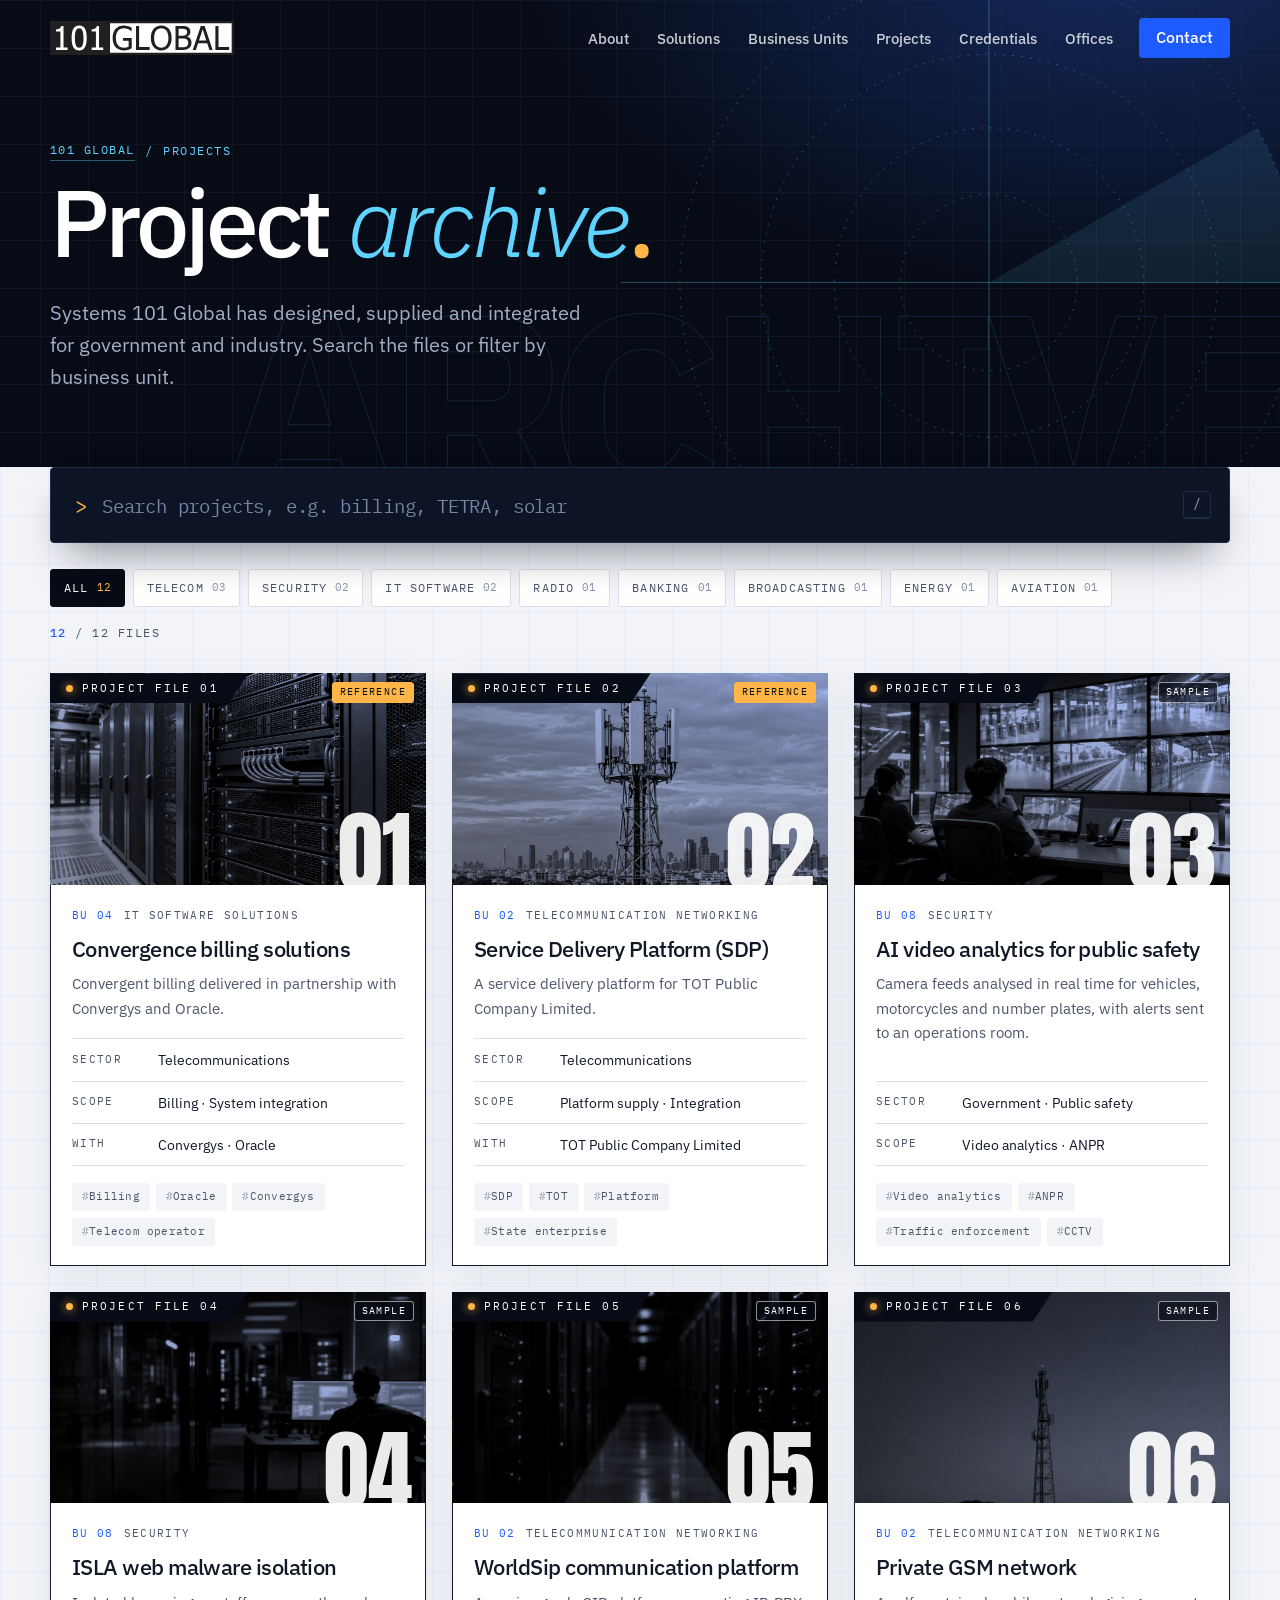
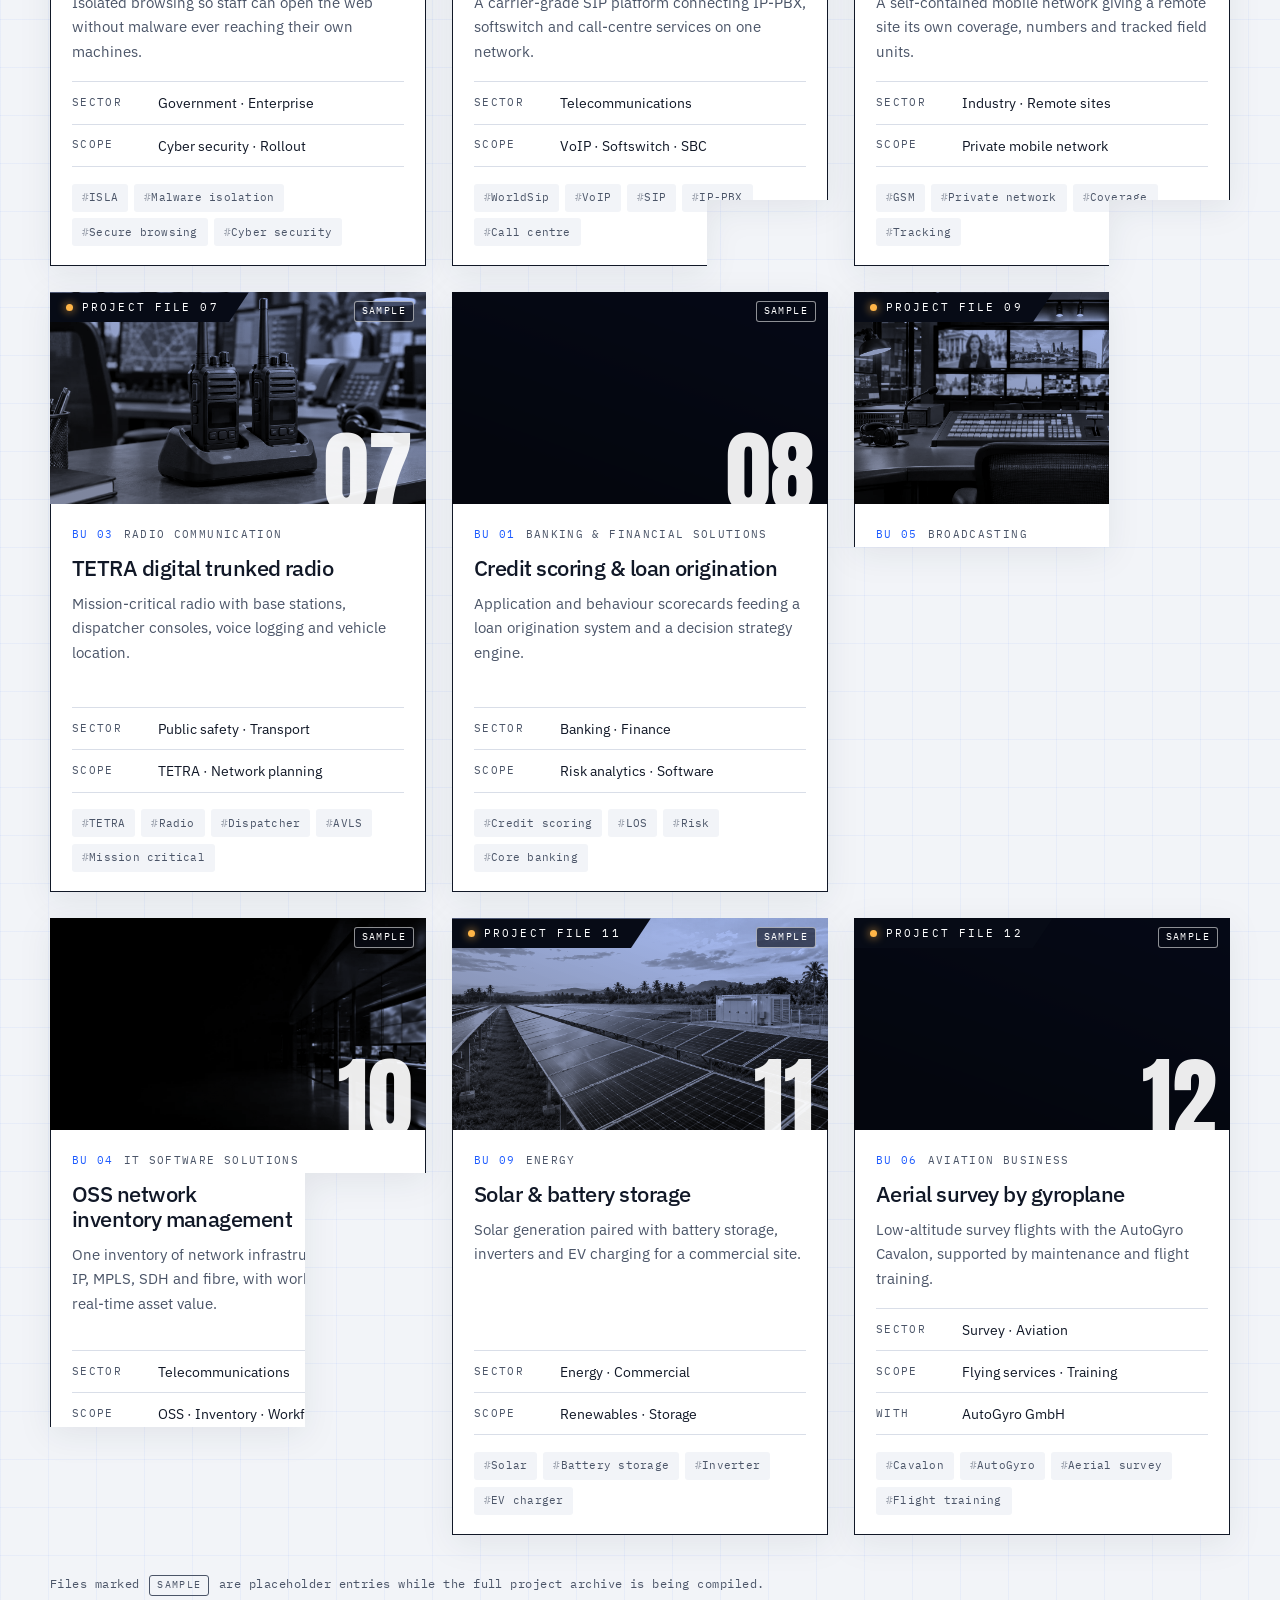
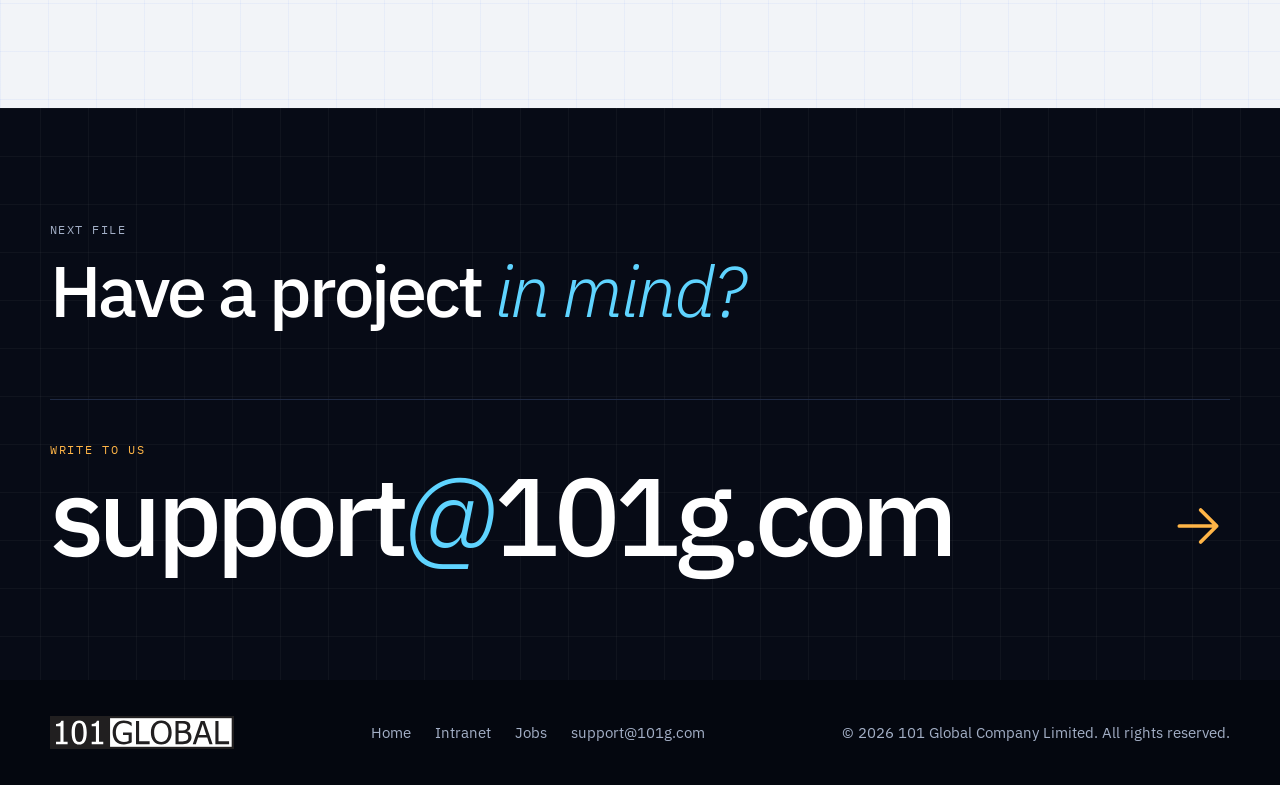
==== projects.html @ 38694107 "Add searchable Projects page with placeholder project files, linked from the home page Co-Authored-B" ====
<!DOCTYPE html>
<html lang="en">
<head>
  <meta charset="UTF-8">
  <meta name="viewport" content="width=device-width, initial-scale=1.0">

  <!-- PREVIEW ONLY: stops Google indexing the site before the owner approves it.
       DELETE this line on launch day (same as the home page). -->
  <meta name="robots" content="noindex, nofollow">

  <title>Projects | 101 Global</title>
  <meta name="description" content="Selected projects delivered by 101 Global Company Limited across telecommunications, security, software, radio, banking, broadcasting, energy and aviation.">
  <link rel="canonical" href="https://www.101g.com/projects.html">
  <link rel="icon" href="images/favicon.svg" type="image/svg+xml">
  <meta name="theme-color" content="#0a0f1c">

  <meta property="og:type" content="website">
  <meta property="og:title" content="Projects | 101 Global">
  <meta property="og:description" content="Selected projects delivered by 101 Global for government and industry.">
  <meta property="og:url" content="https://www.101g.com/projects.html">

  <!-- Fonts: IBM Plex has a matching Thai version (IBM Plex Sans Thai) if we add Thai later -->
  <link rel="preconnect" href="https://fonts.googleapis.com">
  <link rel="preconnect" href="https://fonts.gstatic.com" crossorigin>
  <link href="https://fonts.googleapis.com/css2?family=Anton&family=IBM+Plex+Mono:wght@400;500&family=IBM+Plex+Sans:ital,wght@0,300;0,400;0,500;0,600;0,700;1,300;1,400&display=swap" rel="stylesheet">

  <link rel="stylesheet" href="css/styles.css?v=202611191842">
  <link rel="stylesheet" href="css/projects.css?v=202611191842">
  <script>document.documentElement.classList.add('js');</script>
</head>
<body class="projects-page">
  <a class="skip-link" href="#main">Skip to content</a>

  <!-- Icon sprite: each <symbol> is drawn once here and reused with <use href="#id"> -->
  <svg width="0" height="0" style="position:absolute" aria-hidden="true">
    <defs>
      <symbol id="i-bank" viewBox="0 0 24 24"><path d="M3 10 12 4l9 6M5 10v8M9.5 10v8M14.5 10v8M19 10v8M3 20h18"/></symbol>
      <symbol id="i-network" viewBox="0 0 24 24"><circle cx="12" cy="5" r="2"/><circle cx="5" cy="19" r="2"/><circle cx="19" cy="19" r="2"/><path d="M12 7v5M12 12l-5.5 5.5M12 12l5.5 5.5"/></symbol>
      <symbol id="i-radio" viewBox="0 0 24 24"><path d="M12 12v9M8 21h8"/><circle cx="12" cy="10" r="2"/><path d="M8.5 6.5a5 5 0 0 0 0 7M15.5 6.5a5 5 0 0 1 0 7M5.5 3.5a9 9 0 0 0 0 13M18.5 3.5a9 9 0 0 1 0 13"/></symbol>
      <symbol id="i-code" viewBox="0 0 24 24"><rect x="3" y="4" width="18" height="16" rx="2"/><path d="m9 10-2 2 2 2M15 10l2 2-2 2M13 9l-2 6"/></symbol>
      <symbol id="i-broadcast" viewBox="0 0 24 24"><rect x="3" y="7" width="18" height="12" rx="2"/><path d="m8 3 4 4 4-4M7 21h10"/></symbol>
      <symbol id="i-plane" viewBox="0 0 24 24"><path d="M3 12h18M12 12V7M6 7h12M12 12l-3 7M12 12l3 7"/><circle cx="12" cy="12" r="1.5"/></symbol>
      <symbol id="i-health" viewBox="0 0 24 24"><path d="M12 20s-7-4.4-7-10a4 4 0 0 1 7-2.6A4 4 0 0 1 19 10c0 5.6-7 10-7 10Z"/><path d="M9 11h6M12 8v6"/></symbol>
      <symbol id="i-shield" viewBox="0 0 24 24"><path d="M12 3 5 6v5c0 4.5 3 8.3 7 10 4-1.7 7-5.5 7-10V6l-7-3Z"/><path d="m9 12 2 2 4-4"/></symbol>
      <symbol id="i-energy" viewBox="0 0 24 24"><path d="M13 3 5 14h6l-1 7 8-11h-6l1-7Z"/></symbol>
      <symbol id="i-arrow" viewBox="0 0 24 24"><path d="M5 12h14M13 6l6 6-6 6"/></symbol>
      <symbol id="i-close" viewBox="0 0 24 24"><path d="M6 6l12 12M18 6 6 18"/></symbol>
      <symbol id="i-mail" viewBox="0 0 24 24"><rect x="3" y="5" width="18" height="14" rx="2"/><path d="m3 7 9 6 9-6"/></symbol>
      <symbol id="i-phone" viewBox="0 0 24 24"><path d="M5 4h4l2 5-2.5 1.5a11 11 0 0 0 5 5L15 13l5 2v4a2 2 0 0 1-2 2A16 16 0 0 1 3 6a2 2 0 0 1 2-2"/></symbol>
      <symbol id="i-pin" viewBox="0 0 24 24"><path d="M12 21s-7-6.1-7-11.5A7 7 0 0 1 19 9.5C19 14.9 12 21 12 21Z"/><circle cx="12" cy="9.5" r="2.5"/></symbol>
      <symbol id="i-badge" viewBox="0 0 24 24"><circle cx="12" cy="9" r="6"/><path d="m8.5 14-1.5 7 5-3 5 3-1.5-7"/></symbol>
    </defs>
  </svg>

  <!-- ===================== HEADER ===================== -->
  <header class="site-header" id="top">
    <div class="container header-inner">
      <a href="index.html" class="logo" aria-label="101 Global, home">
        <img src="images/logo.svg" alt="101 Global" width="574" height="105">
      </a>

      <button class="nav-toggle" aria-expanded="false" aria-controls="site-nav">
        <span class="nav-toggle-bar"></span>
        <span class="visually-hidden">Menu</span>
      </button>

      <nav id="site-nav" class="site-nav" aria-label="Main">
        <ul>
          <li><a href="index.html#about">About</a></li>
          <li><a href="index.html#solutions">Solutions</a></li>
          <li><a href="index.html#units">Business Units</a></li>
          <li><a href="projects.html" class="is-active" aria-current="page">Projects</a></li>
          <li><a href="index.html#credentials">Credentials</a></li>
          <li><a href="index.html#offices">Offices</a></li>
          <li><a href="index.html#contact" class="btn btn-small">Contact</a></li>
        </ul>
      </nav>
    </div>
  </header>

  <main id="main">

    <!-- ===================== HERO ===================== -->
    <section class="pj-hero grid-bg" aria-labelledby="pj-title">
      <span class="ghost pj-ghost" aria-hidden="true">Archive</span>
      <svg class="pj-rings" viewBox="-500 -500 1000 1000" aria-hidden="true" focusable="false">
        <circle r="120"/><circle r="210"/><circle r="310"/><circle r="420"/>
        <line x1="-500" y1="0" x2="500" y2="0"/><line x1="0" y1="-500" x2="0" y2="500"/>
        <path class="pj-sweep" d="M0 0 L420 0 A420 420 0 0 0 364 -210 Z"/>
        <circle class="pj-blip b1" cx="150" cy="-118" r="5"/><circle class="pj-blip b2" cx="-232" cy="64" r="5"/><circle class="pj-blip b3" cx="70" cy="262" r="5"/><circle class="pj-blip b4" cx="-96" cy="-318" r="5"/>
      </svg>
      <div class="container pj-hero-inner">
        <p class="eyebrow"><a class="pj-back" href="index.html">101 Global</a> <span aria-hidden="true">/</span> Projects</p>
        <h1 id="pj-title">Project <em>archive</em><i class="dot">.</i></h1>
        <p class="hero-lead">Systems 101 Global has designed, supplied and integrated for government and industry. Search the files or filter by business unit.</p>
      </div>
    </section>

    <!-- ===================== SEARCH + GRID ===================== -->
    <section class="pj-section" aria-label="Project files">
      <div class="container">

        <!-- Search console. JS filters the cards below as you type; without JS every card simply stays visible. -->
        <form class="pj-console" role="search" action="projects.html" method="get">
          <label class="visually-hidden" for="pj-q">Search projects</label>
          <span class="pj-prompt" aria-hidden="true">&gt;</span>
          <input id="pj-q" name="q" type="search" autocomplete="off" spellcheck="false" enterkeyhint="search"
                 placeholder="Search projects, e.g. billing, TETRA, solar">
          <kbd class="pj-kbd" aria-hidden="true">/</kbd>
          <button type="button" class="pj-clear" hidden aria-label="Clear search"><svg class="icon" aria-hidden="true"><use href="#i-close"/></svg></button>
        </form>

        <div class="pj-bar">
          <div class="pj-chips" role="group" aria-label="Filter by business unit">
            <button type="button" class="pj-chip" data-unit="all" aria-pressed="true">All<span class="pj-chip-n" aria-hidden="true"></span></button>
            <button type="button" class="pj-chip" data-unit="telecom" aria-pressed="false">Telecom<span class="pj-chip-n" aria-hidden="true"></span></button>
            <button type="button" class="pj-chip" data-unit="security" aria-pressed="false">Security<span class="pj-chip-n" aria-hidden="true"></span></button>
            <button type="button" class="pj-chip" data-unit="it" aria-pressed="false">IT Software<span class="pj-chip-n" aria-hidden="true"></span></button>
            <button type="button" class="pj-chip" data-unit="radio" aria-pressed="false">Radio<span class="pj-chip-n" aria-hidden="true"></span></button>
            <button type="button" class="pj-chip" data-unit="banking" aria-pressed="false">Banking<span class="pj-chip-n" aria-hidden="true"></span></button>
            <button type="button" class="pj-chip" data-unit="broadcast" aria-pressed="false">Broadcasting<span class="pj-chip-n" aria-hidden="true"></span></button>
            <button type="button" class="pj-chip" data-unit="energy" aria-pressed="false">Energy<span class="pj-chip-n" aria-hidden="true"></span></button>
            <button type="button" class="pj-chip" data-unit="aviation" aria-pressed="false">Aviation<span class="pj-chip-n" aria-hidden="true"></span></button>
          </div>
          <p class="pj-count" role="status" aria-live="polite"><b id="pj-shown">12</b> / 12 files</p>
        </div>

        <!-- ===== Project files. Copy one <li class="pj-card"> block to add a project. =====
             PLACEHOLDERS: cards tagged "Sample" are stand-ins written from the solutions and business
             units on the home page. Only the two tagged "Reference" are real project references.
             Replace the samples with real projects before launch. -->
        <ol class="pj-grid" id="pj-grid">
          <li class="pj-card" data-unit="it" style="--i:0">
            <article>
              <div class="pj-media">
                <img src="images/bu-4.webp" alt="" width="1280" height="720" loading="eager" decoding="async">
                <span class="pj-file">Project file 01</span>
                <span class="pj-status is-ref">Reference</span>
                <span class="pj-num" aria-hidden="true">01</span>
              </div>
              <div class="pj-body">
                <p class="pj-unit"><span>BU 04</span> <span data-hl>IT Software Solutions</span></p>
                <h2 data-hl>Convergence billing solutions</h2>
                <p class="pj-sum" data-hl>Convergent billing delivered in partnership with Convergys and Oracle.</p>
                <dl class="pj-meta">
                  <div><dt>Sector</dt><dd data-hl>Telecommunications</dd></div>
                  <div><dt>Scope</dt><dd data-hl>Billing · System integration</dd></div>
                  <div><dt>With</dt><dd data-hl>Convergys · Oracle</dd></div>
                </dl>
                <ul class="pj-tags" role="list"><li><button type="button" class="pj-tag" data-tag="Billing">Billing</button></li><li><button type="button" class="pj-tag" data-tag="Oracle">Oracle</button></li><li><button type="button" class="pj-tag" data-tag="Convergys">Convergys</button></li><li><button type="button" class="pj-tag" data-tag="Telecom operator">Telecom operator</button></li></ul>
              </div>
            </article>
          </li>
          <li class="pj-card" data-unit="telecom" style="--i:1">
            <article>
              <div class="pj-media">
                <img src="images/bu-2.webp" alt="" width="1280" height="720" loading="eager" decoding="async">
                <span class="pj-file">Project file 02</span>
                <span class="pj-status is-ref">Reference</span>
                <span class="pj-num" aria-hidden="true">02</span>
              </div>
              <div class="pj-body">
                <p class="pj-unit"><span>BU 02</span> <span data-hl>Telecommunication Networking</span></p>
                <h2 data-hl>Service Delivery Platform (SDP)</h2>
                <p class="pj-sum" data-hl>A service delivery platform for TOT Public Company Limited.</p>
                <dl class="pj-meta">
                  <div><dt>Sector</dt><dd data-hl>Telecommunications</dd></div>
                  <div><dt>Scope</dt><dd data-hl>Platform supply · Integration</dd></div>
                  <div><dt>With</dt><dd data-hl>TOT Public Company Limited</dd></div>
                </dl>
                <ul class="pj-tags" role="list"><li><button type="button" class="pj-tag" data-tag="SDP">SDP</button></li><li><button type="button" class="pj-tag" data-tag="TOT">TOT</button></li><li><button type="button" class="pj-tag" data-tag="Platform">Platform</button></li><li><button type="button" class="pj-tag" data-tag="State enterprise">State enterprise</button></li></ul>
              </div>
            </article>
          </li>
          <li class="pj-card" data-unit="security" style="--i:2">
            <article>
              <div class="pj-media">
                <img src="images/bu-8.webp" alt="" width="1280" height="720" loading="eager" decoding="async">
                <span class="pj-file">Project file 03</span>
                <span class="pj-status">Sample</span>
                <span class="pj-num" aria-hidden="true">03</span>
              </div>
              <div class="pj-body">
                <p class="pj-unit"><span>BU 08</span> <span data-hl>Security</span></p>
                <h2 data-hl>AI video analytics for public safety</h2>
                <p class="pj-sum" data-hl>Camera feeds analysed in real time for vehicles, motorcycles and number plates, with alerts sent to an operations room.</p>
                <dl class="pj-meta">
                  <div><dt>Sector</dt><dd data-hl>Government · Public safety</dd></div>
                  <div><dt>Scope</dt><dd data-hl>Video analytics · ANPR</dd></div>
                  
                </dl>
                <ul class="pj-tags" role="list"><li><button type="button" class="pj-tag" data-tag="Video analytics">Video analytics</button></li><li><button type="button" class="pj-tag" data-tag="ANPR">ANPR</button></li><li><button type="button" class="pj-tag" data-tag="Traffic enforcement">Traffic enforcement</button></li><li><button type="button" class="pj-tag" data-tag="CCTV">CCTV</button></li></ul>
              </div>
            </article>
          </li>
          <li class="pj-card" data-unit="security" style="--i:3">
            <article>
              <div class="pj-media">
                <img src="images/isla-room.jpg" alt="" width="1280" height="720" loading="lazy" decoding="async">
                <span class="pj-file">Project file 04</span>
                <span class="pj-status">Sample</span>
                <span class="pj-num" aria-hidden="true">04</span>
              </div>
              <div class="pj-body">
                <p class="pj-unit"><span>BU 08</span> <span data-hl>Security</span></p>
                <h2 data-hl>ISLA web malware isolation</h2>
                <p class="pj-sum" data-hl>Isolated browsing so staff can open the web without malware ever reaching their own machines.</p>
                <dl class="pj-meta">
                  <div><dt>Sector</dt><dd data-hl>Government · Enterprise</dd></div>
                  <div><dt>Scope</dt><dd data-hl>Cyber security · Rollout</dd></div>
                  
                </dl>
                <ul class="pj-tags" role="list"><li><button type="button" class="pj-tag" data-tag="ISLA">ISLA</button></li><li><button type="button" class="pj-tag" data-tag="Malware isolation">Malware isolation</button></li><li><button type="button" class="pj-tag" data-tag="Secure browsing">Secure browsing</button></li><li><button type="button" class="pj-tag" data-tag="Cyber security">Cyber security</button></li></ul>
              </div>
            </article>
          </li>
          <li class="pj-card" data-unit="telecom" style="--i:4">
            <article>
              <div class="pj-media">
                <img src="images/worldsip-aisle.jpg" alt="" width="1280" height="720" loading="lazy" decoding="async">
                <span class="pj-file">Project file 05</span>
                <span class="pj-status">Sample</span>
                <span class="pj-num" aria-hidden="true">05</span>
              </div>
              <div class="pj-body">
                <p class="pj-unit"><span>BU 02</span> <span data-hl>Telecommunication Networking</span></p>
                <h2 data-hl>WorldSip communication platform</h2>
                <p class="pj-sum" data-hl>A carrier-grade SIP platform connecting IP-PBX, softswitch and call-centre services on one network.</p>
                <dl class="pj-meta">
                  <div><dt>Sector</dt><dd data-hl>Telecommunications</dd></div>
                  <div><dt>Scope</dt><dd data-hl>VoIP · Softswitch · SBC</dd></div>
                  
                </dl>
                <ul class="pj-tags" role="list"><li><button type="button" class="pj-tag" data-tag="WorldSip">WorldSip</button></li><li><button type="button" class="pj-tag" data-tag="VoIP">VoIP</button></li><li><button type="button" class="pj-tag" data-tag="SIP">SIP</button></li><li><button type="button" class="pj-tag" data-tag="IP-PBX">IP-PBX</button></li><li><button type="button" class="pj-tag" data-tag="Call centre">Call centre</button></li></ul>
              </div>
            </article>
          </li>
          <li class="pj-card" data-unit="telecom" style="--i:5">
            <article>
              <div class="pj-media">
                <img src="images/gsm-tower.jpg" alt="" width="1280" height="720" loading="lazy" decoding="async">
                <span class="pj-file">Project file 06</span>
                <span class="pj-status">Sample</span>
                <span class="pj-num" aria-hidden="true">06</span>
              </div>
              <div class="pj-body">
                <p class="pj-unit"><span>BU 02</span> <span data-hl>Telecommunication Networking</span></p>
                <h2 data-hl>Private GSM network</h2>
                <p class="pj-sum" data-hl>A self-contained mobile network giving a remote site its own coverage, numbers and tracked field units.</p>
                <dl class="pj-meta">
                  <div><dt>Sector</dt><dd data-hl>Industry · Remote sites</dd></div>
                  <div><dt>Scope</dt><dd data-hl>Private mobile network</dd></div>
                  
                </dl>
                <ul class="pj-tags" role="list"><li><button type="button" class="pj-tag" data-tag="GSM">GSM</button></li><li><button type="button" class="pj-tag" data-tag="Private network">Private network</button></li><li><button type="button" class="pj-tag" data-tag="Coverage">Coverage</button></li><li><button type="button" class="pj-tag" data-tag="Tracking">Tracking</button></li></ul>
              </div>
            </article>
          </li>
          <li class="pj-card" data-unit="radio" style="--i:6">
            <article>
              <div class="pj-media">
                <img src="images/bu-3.webp" alt="" width="1280" height="720" loading="lazy" decoding="async">
                <span class="pj-file">Project file 07</span>
                <span class="pj-status">Sample</span>
                <span class="pj-num" aria-hidden="true">07</span>
              </div>
              <div class="pj-body">
                <p class="pj-unit"><span>BU 03</span> <span data-hl>Radio Communication</span></p>
                <h2 data-hl>TETRA digital trunked radio</h2>
                <p class="pj-sum" data-hl>Mission-critical radio with base stations, dispatcher consoles, voice logging and vehicle location.</p>
                <dl class="pj-meta">
                  <div><dt>Sector</dt><dd data-hl>Public safety · Transport</dd></div>
                  <div><dt>Scope</dt><dd data-hl>TETRA · Network planning</dd></div>
                  
                </dl>
                <ul class="pj-tags" role="list"><li><button type="button" class="pj-tag" data-tag="TETRA">TETRA</button></li><li><button type="button" class="pj-tag" data-tag="Radio">Radio</button></li><li><button type="button" class="pj-tag" data-tag="Dispatcher">Dispatcher</button></li><li><button type="button" class="pj-tag" data-tag="AVLS">AVLS</button></li><li><button type="button" class="pj-tag" data-tag="Mission critical">Mission critical</button></li></ul>
              </div>
            </article>
          </li>
          <li class="pj-card" data-unit="banking" style="--i:7">
            <article>
              <div class="pj-media">
                <img src="images/bu-1.webp" alt="" width="1280" height="720" loading="lazy" decoding="async">
                <span class="pj-file">Project file 08</span>
                <span class="pj-status">Sample</span>
                <span class="pj-num" aria-hidden="true">08</span>
              </div>
              <div class="pj-body">
                <p class="pj-unit"><span>BU 01</span> <span data-hl>Banking &amp; Financial Solutions</span></p>
                <h2 data-hl>Credit scoring &amp; loan origination</h2>
                <p class="pj-sum" data-hl>Application and behaviour scorecards feeding a loan origination system and a decision strategy engine.</p>
                <dl class="pj-meta">
                  <div><dt>Sector</dt><dd data-hl>Banking · Finance</dd></div>
                  <div><dt>Scope</dt><dd data-hl>Risk analytics · Software</dd></div>
                  
                </dl>
                <ul class="pj-tags" role="list"><li><button type="button" class="pj-tag" data-tag="Credit scoring">Credit scoring</button></li><li><button type="button" class="pj-tag" data-tag="LOS">LOS</button></li><li><button type="button" class="pj-tag" data-tag="Risk">Risk</button></li><li><button type="button" class="pj-tag" data-tag="Core banking">Core banking</button></li></ul>
              </div>
            </article>
          </li>
          <li class="pj-card" data-unit="broadcast" style="--i:8">
            <article>
              <div class="pj-media">
                <img src="images/bu-5.webp" alt="" width="1280" height="720" loading="lazy" decoding="async">
                <span class="pj-file">Project file 09</span>
                <span class="pj-status">Sample</span>
                <span class="pj-num" aria-hidden="true">09</span>
              </div>
              <div class="pj-body">
                <p class="pj-unit"><span>BU 05</span> <span data-hl>Broadcasting</span></p>
                <h2 data-hl>DVB-T2 digital terrestrial broadcast</h2>
                <p class="pj-sum" data-hl>The full broadcast chain from ingest and media asset management to DVB-T2 exciters and transmitters.</p>
                <dl class="pj-meta">
                  <div><dt>Sector</dt><dd data-hl>Broadcasting · Media</dd></div>
                  <div><dt>Scope</dt><dd data-hl>Digital TV · Transmission</dd></div>
                  
                </dl>
                <ul class="pj-tags" role="list"><li><button type="button" class="pj-tag" data-tag="DVB-T2">DVB-T2</button></li><li><button type="button" class="pj-tag" data-tag="Digital TV">Digital TV</button></li><li><button type="button" class="pj-tag" data-tag="Transmitter">Transmitter</button></li><li><button type="button" class="pj-tag" data-tag="Media asset management">Media asset management</button></li></ul>
              </div>
            </article>
          </li>
          <li class="pj-card" data-unit="it" style="--i:9">
            <article>
              <div class="pj-media">
                <img src="images/hero.webp" alt="" width="1280" height="720" loading="lazy" decoding="async">
                <span class="pj-file">Project file 10</span>
                <span class="pj-status">Sample</span>
                <span class="pj-num" aria-hidden="true">10</span>
              </div>
              <div class="pj-body">
                <p class="pj-unit"><span>BU 04</span> <span data-hl>IT Software Solutions</span></p>
                <h2 data-hl>OSS network inventory management</h2>
                <p class="pj-sum" data-hl>One inventory of network infrastructure across IP, MPLS, SDH and fibre, with workflow and real-time asset value.</p>
                <dl class="pj-meta">
                  <div><dt>Sector</dt><dd data-hl>Telecommunications</dd></div>
                  <div><dt>Scope</dt><dd data-hl>OSS · Inventory · Workflow</dd></div>
                  
                </dl>
                <ul class="pj-tags" role="list"><li><button type="button" class="pj-tag" data-tag="OSS">OSS</button></li><li><button type="button" class="pj-tag" data-tag="Inventory">Inventory</button></li><li><button type="button" class="pj-tag" data-tag="MPLS">MPLS</button></li><li><button type="button" class="pj-tag" data-tag="Fibre">Fibre</button></li><li><button type="button" class="pj-tag" data-tag="Workflow">Workflow</button></li></ul>
              </div>
            </article>
          </li>
          <li class="pj-card" data-unit="energy" style="--i:10">
            <article>
              <div class="pj-media">
                <img src="images/bu-9.webp" alt="" width="1280" height="720" loading="lazy" decoding="async">
                <span class="pj-file">Project file 11</span>
                <span class="pj-status">Sample</span>
                <span class="pj-num" aria-hidden="true">11</span>
              </div>
              <div class="pj-body">
                <p class="pj-unit"><span>BU 09</span> <span data-hl>Energy</span></p>
                <h2 data-hl>Solar &amp; battery storage</h2>
                <p class="pj-sum" data-hl>Solar generation paired with battery storage, inverters and EV charging for a commercial site.</p>
                <dl class="pj-meta">
                  <div><dt>Sector</dt><dd data-hl>Energy · Commercial</dd></div>
                  <div><dt>Scope</dt><dd data-hl>Renewables · Storage</dd></div>
                  
                </dl>
                <ul class="pj-tags" role="list"><li><button type="button" class="pj-tag" data-tag="Solar">Solar</button></li><li><button type="button" class="pj-tag" data-tag="Battery storage">Battery storage</button></li><li><button type="button" class="pj-tag" data-tag="Inverter">Inverter</button></li><li><button type="button" class="pj-tag" data-tag="EV charger">EV charger</button></li></ul>
              </div>
            </article>
          </li>
          <li class="pj-card" data-unit="aviation" style="--i:11">
            <article>
              <div class="pj-media">
                <img src="images/bu-6.webp" alt="" width="1280" height="720" loading="lazy" decoding="async">
                <span class="pj-file">Project file 12</span>
                <span class="pj-status">Sample</span>
                <span class="pj-num" aria-hidden="true">12</span>
              </div>
              <div class="pj-body">
                <p class="pj-unit"><span>BU 06</span> <span data-hl>Aviation Business</span></p>
                <h2 data-hl>Aerial survey by gyroplane</h2>
                <p class="pj-sum" data-hl>Low-altitude survey flights with the AutoGyro Cavalon, supported by maintenance and flight training.</p>
                <dl class="pj-meta">
                  <div><dt>Sector</dt><dd data-hl>Survey · Aviation</dd></div>
                  <div><dt>Scope</dt><dd data-hl>Flying services · Training</dd></div>
                  <div><dt>With</dt><dd data-hl>AutoGyro GmbH</dd></div>
                </dl>
                <ul class="pj-tags" role="list"><li><button type="button" class="pj-tag" data-tag="Cavalon">Cavalon</button></li><li><button type="button" class="pj-tag" data-tag="AutoGyro">AutoGyro</button></li><li><button type="button" class="pj-tag" data-tag="Aerial survey">Aerial survey</button></li><li><button type="button" class="pj-tag" data-tag="Flight training">Flight training</button></li></ul>
              </div>
            </article>
          </li>
        </ol>

        <div class="pj-empty" id="pj-empty" hidden>
          <svg viewBox="0 0 120 120" aria-hidden="true"><circle cx="60" cy="60" r="52"/><circle cx="60" cy="60" r="34"/><circle cx="60" cy="60" r="16"/><path d="M60 8v104M8 60h104"/></svg>
          <h2>No signal</h2>
          <p>No project files match <q id="pj-empty-q"></q>.</p>
          <button type="button" class="btn btn-primary" id="pj-reset">Show all projects</button>
        </div>

        <p class="pj-note">Files marked <span class="pj-status">Sample</span> are placeholder entries while the full project archive is being compiled.</p>
      </div>
    </section>

    <!-- ===================== CONTACT ===================== -->
    <section class="section section-dark grid-bg" aria-labelledby="pj-contact-title">
      <div class="container">
        <p class="eyebrow">Next file</p>
        <h2 id="pj-contact-title">Have a project <em>in mind?</em></h2>
        <a href="mailto:support@101g.com" class="mega-mail"><span class="mega-label">Write to us</span><span class="mega-addr">support<span>@</span>101g.com</span><svg class="icon" aria-hidden="true"><use href="#i-arrow"/></svg></a>
      </div>
    </section>
  </main>

  <!-- ===================== FOOTER ===================== -->
  <footer class="site-footer">
    <div class="container footer-inner">
      <a href="index.html" class="logo logo-light" aria-label="101 Global, home">
        <img src="images/logo.svg" alt="101 Global" width="574" height="105">
      </a>
      <ul class="footer-links" role="list">
        <li><a href="index.html">Home</a></li>
        <li><a href="https://sites.google.com/a/101g.com/intranet/">Intranet</a></li>
        <li><a href="https://sites.google.com/a/101g.com/jobs/">Jobs</a></li>
        <li><a href="mailto:support@101g.com">support@101g.com</a></li>
      </ul>
      <p class="copyright">© <span id="year">2026</span> 101 Global Company Limited. All rights reserved.</p>
    </div>
  </footer>

  <script src="js/projects.js?v=202611191842" defer></script>
</body>
</html>
---- css/styles.css ----
/* =========================================================
   101 Global: styles
   Mobile-first: base styles are for phones, then
   @media (min-width: ...) blocks add layout for bigger screens.
   ========================================================= */

/* ---------- 1. Design tokens ----------
   Change a colour or size here and it updates everywhere. */
:root {
  --ink: #070b16;          /* near-black navy: dark sections */
  --ink-2: #0d1426;        /* panels on dark */
  --ink-line: #1f2a44;     /* hairlines on dark */
  --paper: #ffffff;
  --paper-2: #f2f4f8;      /* light grey sections */
  --line: #d9dee8;         /* hairlines on light */
  --text: #111827;
  --muted: #4b5568;        /* secondary text on light (AA contrast) */
  --muted-dark: #a3afc6;   /* secondary text on dark (AA contrast) */
  --accent: #1d5bff;       /* signal blue: links/buttons on light */
  --accent-strong: #0f46d9;
  --cyan: #5fd4ff;         /* network lines on dark */
  --signal: #ffb547;       /* the "light" that travels: pulses, lit nodes */

  --font: "IBM Plex Sans", system-ui, -apple-system, "Segoe UI", sans-serif;
  --mono: "IBM Plex Mono", ui-monospace, Menlo, monospace;

  --radius: 2px;           /* near-square corners: engineered, not bubbly */
  --container: 73.75rem;   /* 1180px at the base size; grows with the root font on big screens */
  --sec-pad: 72px;         /* vertical padding of each section (bigger on larger screens, set below) */
  --header-h: 68px;
  --spine-x: 12px;         /* where the backbone line sits (set again for wide screens below) */
}

/* ---------- 2. Reset & base ---------- */
*, *::before, *::after { box-sizing: border-box; }
html {
  scroll-behavior: smooth; scroll-padding-top: calc(var(--header-h) + 12px);
  /* 16px up to ~1540px wide, then everything (type, container, rem spacing) scales up: ~18px at 1920, ~21px at 2560 */
  font-size: clamp(100%, 0.5rem + 0.52vw, 143.75%);
  -webkit-text-size-adjust: 100%; text-size-adjust: 100%;
}
body {
  margin: 0;
  font-family: var(--font);
  font-size: 1rem;
  line-height: 1.6;
  color: var(--text);
  background: var(--paper);
  -webkit-font-smoothing: antialiased;
  overflow-x: hidden;
}
img, svg, iframe { display: block; max-width: 100%; }
h1, h2, h3, h4 { line-height: 1.12; margin: 0 0 .5em; letter-spacing: -0.025em; }
/* Display type: big, tight, with a light italic "second voice" (<em>) for rhythm */
h1 { font-size: clamp(2.7rem, 7.4vw, 6.6rem); font-weight: 500; line-height: .98; letter-spacing: -0.045em; text-wrap: balance; }
h2 { font-size: clamp(2.3rem, 5.6vw, 4.9rem); font-weight: 500; line-height: 1; letter-spacing: -0.042em; text-wrap: balance; }
h1 em, h2 em { font-style: italic; font-weight: 300; letter-spacing: -0.035em; color: var(--accent); }
.section-dark h2 em, .hero h1 em { color: var(--cyan); }
h3 { font-size: 1.35rem; font-weight: 600; }
h4 { font-size: 1rem; font-weight: 600; letter-spacing: -0.01em; }
p { margin: 0 0 1em; }
a { color: var(--accent); }
button { font: inherit; cursor: pointer; }
ul { padding-left: 1.1em; }

.container { width: min(100% - 32px, var(--container)); margin-inline: auto; }
.visually-hidden {
  position: absolute !important; width: 1px; height: 1px; overflow: hidden;
  clip: rect(0 0 0 0); white-space: nowrap;
}
.skip-link {
  position: absolute; left: 12px; top: -60px; z-index: 100;
  background: var(--paper); color: var(--ink); padding: 10px 14px; border-radius: var(--radius);
}
.skip-link:focus { top: 12px; }
:focus-visible { outline: 2px solid var(--signal); outline-offset: 3px; }

.icon { width: 1.1em; height: 1.1em; fill: none; stroke: currentColor; stroke-width: 2; stroke-linecap: round; stroke-linejoin: round; flex: none; }

/* ---------- 3. Buttons ---------- */
.btn {
  display: inline-flex; align-items: center; justify-content: center; gap: .6em;
  min-height: 48px; padding: 0 22px; border-radius: 4px;
  font-weight: 500; text-decoration: none; border: 1px solid transparent;
  transition: background .2s, color .2s, border-color .2s;
}
.btn-primary { background: var(--accent); color: #fff; }
.btn-primary:hover { background: var(--accent-strong); }
.btn-ghost { color: #fff; border-color: rgb(255 255 255 / 30%); }
.btn-ghost:hover { border-color: #fff; }
.btn-small { min-height: 40px; padding: 0 16px; background: var(--accent); color: #fff !important; }
.btn-block { width: 100%; }
.btn .icon { transition: transform .2s; }
.btn:hover .icon { transform: translateX(3px); }

.text-link {
  display: inline-flex; align-items: center; gap: .35em; margin-top: .5em;
  background: none; border: 0; padding: 0; color: var(--accent); font-weight: 500;
  text-decoration: underline; text-underline-offset: 4px;
}

/* ---------- 4. Header ---------- */
.site-header {
  position: fixed; inset: 0 0 auto; z-index: 50; height: var(--header-h);
  color: #fff; transition: background .3s, box-shadow .3s;
}
.site-header.is-scrolled {
  background: rgb(7 11 22 / 86%);
  backdrop-filter: blur(12px); -webkit-backdrop-filter: blur(12px);
  box-shadow: 0 1px 0 var(--ink-line);
}
.header-inner { height: 100%; display: flex; align-items: center; justify-content: space-between; }

.logo { display: inline-flex; align-items: stretch; text-decoration: none; color: inherit; font-weight: 500; letter-spacing: .02em; font-size: 1.2rem; line-height: 1; }
.logo img { display: block; height: 2.1rem; width: auto; }

.nav-toggle { width: 48px; height: 48px; display: grid; place-items: center; background: none; border: 0; color: inherit; }
.nav-toggle-bar, .nav-toggle-bar::before, .nav-toggle-bar::after {
  display: block; width: 22px; height: 2px; background: currentColor;
  transition: transform .25s, opacity .25s; position: relative;
}
.nav-toggle-bar::before, .nav-toggle-bar::after { content: ""; position: absolute; left: 0; }
.nav-toggle-bar::before { top: -7px; }
.nav-toggle-bar::after { top: 7px; }
.nav-toggle[aria-expanded="true"] .nav-toggle-bar { background: transparent; }
.nav-toggle[aria-expanded="true"] .nav-toggle-bar::before { transform: translateY(7px) rotate(45deg); }
.nav-toggle[aria-expanded="true"] .nav-toggle-bar::after { transform: translateY(-7px) rotate(-45deg); }

.site-nav {
  position: absolute; top: var(--header-h); left: 0; right: 0;
  background: var(--ink); border-top: 1px solid var(--ink-line); padding: 8px 16px 20px;
  transform: translateY(-8px); opacity: 0; visibility: hidden;
  transition: opacity .2s, transform .2s, visibility .2s;
}
.site-nav.is-open { transform: none; opacity: 1; visibility: visible; }
.site-nav ul { list-style: none; margin: 0; padding: 0; }
.site-nav a:not(.btn) {
  display: block; padding: 14px 4px; color: #fff; text-decoration: none;
  border-bottom: 1px solid var(--ink-line); font-weight: 500;
}
.site-nav a.is-active { color: var(--signal); }
.site-nav .btn { margin-top: 16px; width: 100%; }

/* ---------- 5. Hero ---------- */
.hero {
  position: relative; overflow: hidden; isolation: isolate;
  background: radial-gradient(1100px 600px at 85% -10%, #142a5e 0%, transparent 60%), var(--ink);
  color: #fff; padding: calc(var(--header-h) + 56px) 0 28px;
}
.hero-bg {
  position: absolute; inset: 0; width: 100%; height: 100%; z-index: -3;
  object-fit: cover; object-position: 75% center; /* keep the monitors on the right in view */
  opacity: .9;
}
.hero::before { /* dark fade on the left so the headline stays readable */
  content: ""; position: absolute; inset: 0; z-index: -2;
  background:
    radial-gradient(120% 90% at 70% 40%, transparent 30%, rgb(4 7 15 / 75%) 100%), /* vignette */
    linear-gradient(90deg, rgb(7 11 22 / 88%) 0%, rgb(7 11 22 / 60%) 45%, rgb(7 11 22 / 25%) 100%),
    linear-gradient(0deg, rgb(7 11 22 / 92%) 0%, transparent 45%);
}
.hero-canvas { position: absolute; inset: 0; width: 100%; height: 100%; z-index: -1; touch-action: pan-y; }
.hero-inner { pointer-events: none; }
.hero-inner a { pointer-events: auto; }
/* Cinematic hero: fills the screen; poster-size all-caps headline (Anton) that rises in line by line */
.hero { min-height: 100svh; display: flex; flex-direction: column; }
.hero-inner { max-width: none; width: min(100% - 32px, var(--container)); margin-inline: auto; }
.hero-foot { margin-top: auto; }
.hero h1 {
  font-family: "Anton", Impact, "Arial Narrow Bold", sans-serif; font-weight: 400; text-transform: uppercase;
  font-size: clamp(2.5rem, min(13.4vw, 19.5svh), 15rem); line-height: .92; letter-spacing: 0;
  margin: 0 0 .22em -.03em; text-wrap: nowrap;
}
.hero h1 .line { display: block; overflow: hidden; padding-top: .04em; }
.hero h1 .line > span { display: block; }
.hero h1 .dot { font-style: normal; color: var(--signal); }
@media (prefers-reduced-motion: no-preference) {
  .hero h1 .line > span { transform: translateY(108%); animation: rise 1.25s cubic-bezier(.16, 1, .3, 1) .15s forwards; }
  .hero h1 .line:nth-child(2) > span { animation-delay: .3s; }
  .hero h1 .line:nth-child(3) > span { animation-delay: .45s; }
  .hero .eyebrow, .hero-sub, .hero-foot { opacity: 0; animation: fade-in 1s ease 1s forwards; }
}
@keyframes rise { to { transform: none; } }
@keyframes fade-in { to { opacity: 1; } }
.hero-sub { display: grid; gap: 4px; }
.eyebrow {
  display: flex; align-items: center; gap: 10px;
  font-family: var(--mono); font-size: .78rem; letter-spacing: .12em; text-transform: uppercase;
  color: var(--cyan); margin-bottom: 1.2em;
}
.eyebrow-dark { color: var(--accent); }
.idx { /* section number, e.g. "02" */
  display: inline-grid; place-items: center; min-width: 30px; height: 22px; padding: 0 6px;
  border: 1px solid currentColor; border-radius: 3px; font-size: .72rem; letter-spacing: .04em;
}
.hero-lead { font-size: clamp(1.05rem, 2.2vw, 1.25rem); color: var(--muted-dark); max-width: 620px; }
.hero-actions { display: flex; flex-wrap: wrap; gap: 12px; margin-top: 28px; }

.stats {
  display: grid; grid-template-columns: repeat(3, 1fr); gap: 0; margin: 64px 0 0;
  border-top: 1px solid rgb(255 255 255 / 18%);
}
.stat { padding: 22px 12px 6px 0; display: flex; flex-direction: column; justify-content: space-between; gap: 8px; }
.stat + .stat { border-left: 1px solid rgb(255 255 255 / 12%); padding-left: 14px; }
@media (min-width: 900px) { .stat { padding: 28px 40px 8px 0; } .stat + .stat { padding-left: 40px; } }
.stat dt { font-family: var(--mono); font-size: .72rem; letter-spacing: .1em; text-transform: uppercase; color: var(--muted-dark); }
.stat dd { margin: 0; font-size: clamp(2.6rem, 6vw, 4.6rem); font-weight: 300; line-height: 1; letter-spacing: -0.05em; font-variant-numeric: tabular-nums; }
.stat .unit { font-size: .42em; font-weight: 400; letter-spacing: 0; color: var(--signal); vertical-align: .95em; margin: 0 .08em; }
.hero-hint {
  display: flex; align-items: center; gap: 10px; margin: 22px 0 0;
  font-family: var(--mono); font-size: .72rem; letter-spacing: .12em; text-transform: uppercase; color: var(--muted-dark);
}
.hint-dot { width: 8px; height: 8px; border-radius: 50%; background: var(--signal); box-shadow: 0 0 12px var(--signal); animation: blink 1.6s ease-in-out infinite; }
@keyframes blink { 50% { opacity: .25; } }

/* ---------- 6. Backbone ("trunk") ----------
   .spine = the faint line; .spine-fill = the lit part (JS sets its height as you scroll);
   .node = a dot per section that lights up when the signal reaches it. */
.trunk { position: relative; }
.spine {
  position: absolute; top: 0; bottom: 0; left: var(--spine-x); width: 2px; z-index: 5;
  background: linear-gradient(rgb(120 136 170 / 40%), rgb(120 136 170 / 40%)) center / 1px 100% no-repeat;
  pointer-events: none;
}
.spine-fill {
  position: absolute; top: 0; left: 0; width: 2px; height: 0;
  background:
    repeating-linear-gradient(180deg, rgb(255 255 255 / 70%) 0 6px, transparent 6px 22px), /* moving "packets" */
    linear-gradient(180deg, var(--accent), var(--cyan) 70%, var(--signal));
  background-size: 2px 22px, 2px 100%;
  animation: packets .8s linear infinite;
  box-shadow: 0 0 10px rgb(95 212 255 / 55%);
  will-change: height; contain: layout style;
}
@keyframes packets { to { background-position: 0 22px, 0 0; } }
.spine-head {
  position: absolute; left: 50%; bottom: -7px; width: 14px; height: 14px; margin-left: -7px; border-radius: 50%;
  background: #fff; box-shadow: 0 0 0 4px rgb(255 181 71 / 35%), 0 0 22px 6px var(--signal);
}
.node {
  position: absolute; left: calc(var(--spine-x) + 1px); top: calc(var(--sec-pad) + 4px); z-index: 6;
  width: 13px; height: 13px; margin-left: -6.5px; border-radius: 50%;
  background: var(--paper); border: 2px solid var(--line);
  transition: border-color .3s, background .3s, box-shadow .3s;
  pointer-events: none;
}
.section-dark .node { background: var(--ink); border-color: var(--ink-line); }
.node::after { /* ripple ring when it lights */
  content: ""; position: absolute; inset: -2px; border-radius: 50%; border: 2px solid var(--signal); opacity: 0;
}
.node.is-lit { background: var(--signal); border-color: var(--signal); box-shadow: 0 0 16px 2px rgb(255 181 71 / 70%); }
.node.is-lit::after { animation: ripple 1s ease-out; }
@keyframes ripple { from { opacity: 1; transform: scale(1); } to { opacity: 0; transform: scale(4); } }
/* Keep content clear of the backbone on screens where it sits close to the edge */
.trunk .container { padding-left: 22px; }

/* ---------- 7. Sections ---------- */
.section { position: relative; padding: var(--sec-pad) 0; }
.section-tight { padding: 32px 0; }
.section-alt { background: var(--paper-2); }
.section-dark { background: var(--ink); color: #fff; }
.section-dark p { color: var(--muted-dark); }
.grid-bg { /* faint engineering grid */
  background-image:
    linear-gradient(rgb(255 255 255 / 3.5%) 1px, transparent 1px),
    linear-gradient(90deg, rgb(255 255 255 / 3.5%) 1px, transparent 1px);
  background-size: 48px 48px; background-position: center top;
}
.section-head { max-width: 900px; margin-bottom: 48px; }
.section-head > p:not(.eyebrow) { font-size: 1.12rem; max-width: 46ch; }
.section-head p:last-child { color: var(--muted); }
.section-dark .section-head p:last-child { color: var(--muted-dark); }

/* About */
.about-grid { display: grid; gap: 24px; }
.about-copy p { color: var(--muted); font-size: 1.08rem; }
.about-copy strong { color: var(--text); font-weight: 600; }
/* About background: soft blue glow + a faint network graphic, faded so text stays readable */
.about-section {
  overflow: hidden; isolation: isolate;
  background:
    radial-gradient(60% 80% at 0% 100%, rgb(29 91 255 / 9%), transparent 70%),
    radial-gradient(50% 70% at 100% 0%, rgb(95 212 255 / 12%), transparent 70%),
    linear-gradient(180deg, #f5f8ff, #eef3fc);
}
.about-section::before {
  content: ""; position: absolute; inset: 0; z-index: -1; pointer-events: none;
  background: url("../images/about-network.svg") center / cover no-repeat;
  opacity: .55;
  -webkit-mask-image: radial-gradient(120% 90% at 15% 100%, #000 20%, rgb(0 0 0 / 35%) 60%, rgb(0 0 0 / 15%) 100%);
          mask-image: radial-gradient(120% 90% at 15% 100%, #000 20%, rgb(0 0 0 / 35%) 60%, rgb(0 0 0 / 15%) 100%);
}
figcaption { font-family: var(--mono); font-size: .68rem; letter-spacing: .1em; text-transform: uppercase; color: var(--muted); margin-top: 8px; }
.dialog-media { width: 100%; height: auto; aspect-ratio: 21 / 9; object-fit: cover; }
.dialog-figure { margin: 0; position: relative; }
.dialog-figure figcaption { position: absolute; right: 10px; bottom: 8px; margin: 0; color: #fff; background: rgb(0 0 0 / 55%); padding: 2px 8px; border-radius: 3px; }
.vision { position: relative; margin: 36px 0 0; padding: 28px 0 0; border-top: 1px solid var(--line); }
.vision-mark { position: absolute; top: -.18em; right: -.04em; font-size: 9rem; line-height: 1; font-weight: 600; color: var(--signal); opacity: .9; }
.vision p { font-size: clamp(1.45rem, 2.4vw, 2rem); line-height: 1.2; color: var(--text); font-weight: 300; letter-spacing: -0.025em; margin-bottom: .7em; padding-right: 2.2em; }
.vision footer { font-family: var(--mono); font-size: .72rem; text-transform: uppercase; letter-spacing: .12em; color: var(--muted); }

/* ---------- 8. Business units: network map + list ---------- */
.units-layout { display: grid; gap: 24px; }
.hub-wrap { max-width: 420px; width: 100%; margin: 0 auto; }
.hub-map { width: 100%; height: auto; overflow: visible; }
.hub-map .ring { fill: none; stroke: var(--line); stroke-dasharray: 2 6; }
.hub-map .spoke { stroke: #c4ccda; stroke-width: 1.5; transition: stroke .3s; }
.hub-map .spoke-sig { fill: none; stroke: var(--signal); stroke-width: 3; stroke-linecap: round; stroke-dasharray: .14 .86; stroke-dashoffset: 1; opacity: 0; filter: drop-shadow(0 0 4px rgb(255 181 71 / 80%)); }
.hub-map .bu-node circle { fill: var(--paper); stroke: #c4ccda; stroke-width: 1.5; transition: fill .3s, stroke .3s; }
.hub-map .bu-node use { stroke: var(--muted); fill: none; stroke-width: 1.6; stroke-linecap: round; stroke-linejoin: round; transition: stroke .3s; }
.hub-map .bu-node text { font-family: var(--mono); font-size: 13px; fill: var(--muted); letter-spacing: .04em; transition: fill .3s; }
.hub-map .bu-node { cursor: pointer; }
@media (max-width: 899px) { .hub-map .bu-node text { font-size: 19px; } }
.hub-map .hub circle { fill: var(--ink); }
.hub-map .hub .hub-ring { fill: none; stroke: var(--accent); stroke-width: 1.5; opacity: .5; transform-origin: center; transform-box: fill-box; animation: hubpulse 2.4s ease-out infinite; }
@keyframes hubpulse { from { transform: scale(1); opacity: .6; } to { transform: scale(1.6); opacity: 0; } }
.hub-map .hub text { font-family: var(--font); font-weight: 600; font-size: 26px; fill: #fff; letter-spacing: .02em; }
/* active unit */
.hub-map .is-active .spoke { stroke: var(--accent); }
.hub-map .is-active .spoke-sig { opacity: 1; animation: sig 1.1s linear infinite; }
.hub-map .bu-node.is-active circle { fill: var(--accent); stroke: var(--accent); }
.hub-map .bu-node.is-active use { stroke: #fff; }
.hub-map .bu-node.is-active text { fill: var(--accent); font-weight: 500; }
@keyframes sig { from { stroke-dashoffset: 1; } to { stroke-dashoffset: 0; } }

.unit-list { list-style: none; margin: 0; padding: 0; border-top: 1px solid var(--line); }
.unit-row {
  width: 100%; display: grid; grid-template-columns: auto 1fr auto; gap: 16px; align-items: start;
  padding: 22px 8px; text-align: left; background: none; border: 0; border-bottom: 1px solid var(--line);
  color: var(--text); position: relative; transition: background .25s;
}
.unit-row::before { /* lit bar on the left of the active row */
  content: ""; position: absolute; left: 0; top: -1px; bottom: -1px; width: 2px;
  background: var(--signal); transform: scaleY(0); transform-origin: top; transition: transform .35s;
}
.unit-row:hover, .unit-row.is-active { background: var(--paper); }
.unit-row.is-active::before { transform: scaleY(1); }
.unit-num { font-family: var(--mono); font-size: .75rem; letter-spacing: .08em; color: var(--accent); padding-top: 5px; white-space: nowrap; }
/* list rows: poster numerals (the hero font) that light up on the active row */
.unit-row { grid-template-columns: 3.2rem 1fr auto; }
.unit-row .unit-num { font-family: "Anton", Impact, sans-serif; font-size: clamp(1.9rem, 2.6vw, 2.6rem); letter-spacing: 0; line-height: 1; padding-top: 1px; color: #c3cbda; transition: color .3s; }
.unit-row:hover .unit-num, .unit-row.is-active .unit-num { color: var(--accent); }
/* Background graphic: the map's rings and spokes carry on outward across the whole section, fading with distance */
#units { overflow: clip; }
.unit-list { position: relative; z-index: 1; }
.units-bg {
  position: absolute; z-index: -1; left: 50%; top: 50%; width: 640%; max-width: none; height: auto; aspect-ratio: 1; translate: -50% -50%; pointer-events: none; overflow: visible;
  fill: none; stroke: var(--accent);
  -webkit-mask-image: radial-gradient(circle closest-side, #000 0, rgb(0 0 0 / 55%) 45%, transparent 97%);
  mask-image: radial-gradient(circle closest-side, #000 0, rgb(0 0 0 / 55%) 45%, transparent 97%);
}
.units-bg * { vector-effect: non-scaling-stroke; }
.units-bg circle { stroke-width: 1.2; stroke-dasharray: 2 7; opacity: .42; }
.units-bg line { stroke-width: 1; opacity: .2; }
.unit-text { display: grid; gap: 4px; }
.unit-title { font-size: 1.15rem; font-weight: 600; letter-spacing: -0.01em; line-height: 1.3; }
.unit-sum { color: var(--muted); font-size: .95rem; }
.unit-go { width: 20px; height: 20px; margin-top: 4px; color: var(--muted); transition: transform .25s, color .25s; }
.unit-row:hover .unit-go, .unit-row.is-active .unit-go { color: var(--accent); transform: translateX(4px); }

/* Dialogs (pop-up panels) */
.unit-dialog {
  width: min(100% - 24px, 880px); max-height: min(88vh, 900px);
  padding: 0; border: 0; border-radius: var(--radius); color: var(--text);
  box-shadow: 0 30px 80px rgb(0 0 0 / 35%);
}
.unit-dialog::backdrop { background: rgb(4 7 15 / 70%); backdrop-filter: blur(4px); }
.unit-dialog[open] { animation: pop .25s ease-out; }
@keyframes pop { from { opacity: 0; transform: translateY(12px); } }
.dialog-head {
  position: sticky; top: 0; z-index: 1; display: grid; grid-template-columns: 1fr auto; align-items: center;
  gap: 2px 12px; padding: 20px 20px 16px; background: var(--paper); border-bottom: 1px solid var(--line);
}
.dialog-head .unit-num { grid-column: 1; padding: 0; }
.dialog-head h3 { grid-column: 1; margin: 0; font-size: 1.45rem; }
.dialog-close {
  grid-column: 2; grid-row: 1 / span 2; width: 44px; height: 44px; display: grid; place-items: center;
  border-radius: 4px; border: 1px solid var(--line); background: var(--paper); color: var(--text);
}
.dialog-close:hover { background: var(--paper-2); }
.dialog-body { padding: 20px; }
.dialog-body > p { color: var(--muted); }
.cols { display: grid; gap: 22px; }
.cols h4, .flow h4 { color: var(--accent); font-family: var(--mono); font-size: .75rem; text-transform: uppercase; letter-spacing: .1em; font-weight: 500; }
.cols ul, .flow ul { margin: 0; padding-left: 1.1em; }
.cols li, .flow li li { margin-bottom: .35em; }
.flow { list-style: none; padding: 0; margin: 0; display: grid; gap: 12px; }
.flow > li { border-top: 1px solid var(--text); padding: 14px 0 0; }

/* ---------- 9. Featured solutions (tabs + illustrations) ---------- */
.tab-list {
  display: flex; gap: 0; overflow-x: auto; margin-bottom: 0; border-bottom: 1px solid var(--ink-line);
  scrollbar-width: none;
}
.tab-list::-webkit-scrollbar { display: none; }
.tab-list [role="tab"] {
  flex: none; min-height: 52px; padding: 0 20px; background: none; border: 0;
  border-bottom: 2px solid transparent; margin-bottom: -1px;
  color: var(--muted-dark); font-weight: 500; transition: color .2s, border-color .2s;
}
.tab-list [role="tab"]:hover { color: #fff; }
.tab-list [role="tab"][aria-selected="true"] { color: #fff; border-bottom-color: var(--signal); }
.tab-panel { padding: 32px 0 0; }
.tab-panel:not([hidden]) { animation: fade .35s ease-out; }
@keyframes fade { from { opacity: 0; transform: translateY(6px); } }
.tab-panel h3 { color: #fff; font-size: clamp(1.4rem, 3vw, 1.9rem); font-weight: 500; letter-spacing: -0.02em; }
.tab-panel h4 { color: var(--cyan); margin-top: 1.4em; }
.tab-panel h4:first-child { margin-top: 0; }
.panel-grid { display: grid; gap: 32px; align-items: center; }
.panel-more { display: grid; gap: 24px; margin-top: 32px; padding-top: 28px; border-top: 1px solid var(--ink-line); }
.checks { list-style: none; padding: 0; margin: 0; }
.checks li { position: relative; padding-left: 26px; margin-bottom: 10px; color: #dfe6f3; }
.checks li::before {
  content: ""; position: absolute; left: 0; top: .55em; width: 10px; height: 10px;
  border: 2px solid var(--signal); border-radius: 50%;
}
.spec { width: 100%; border-collapse: collapse; font-variant-numeric: tabular-nums; }
.spec caption { text-align: left; font-family: var(--mono); font-size: .72rem; text-transform: uppercase; letter-spacing: .12em; color: var(--muted-dark); padding-bottom: 8px; }
.spec th, .spec td { text-align: left; padding: 12px 0; border-bottom: 1px solid var(--ink-line); }
.spec th { color: var(--muted-dark); font-weight: 500; font-size: .85rem; }
.spec td:last-child, .spec th:last-child { text-align: right; }
.spec td { color: #fff; font-family: var(--mono); }
.spec-grid { display: grid; gap: 0 32px; margin-top: 32px; }
.spec-grid > div { border-top: 1px solid var(--ink-line); padding: 16px 0 18px; }
.spec-grid h4 { margin: 0 0 .4em; }
.spec-grid p { margin: 0; }
.mono { font-family: var(--mono); color: #fff !important; font-size: .9rem; }
.big-figures { display: grid; gap: 16px; }
.big-figures > div { border-top: 1px solid var(--ink-line); padding: 14px 0 0; }
.big { display: block; font-size: 2.6rem; font-weight: 500; color: #fff; letter-spacing: -0.03em; }
.big + span { color: var(--muted-dark); }
.fine { font-size: .8rem; margin: 0; }
.section-dark .text-link { color: var(--cyan); }

/* Illustrations (inline SVG, drawn with these classes) */
.illo { width: 100%; height: auto; }
.illo text, .illo .illo-label { font-family: var(--mono); font-size: 11px; letter-spacing: .08em; fill: var(--muted-dark); }
.illo .illo-label.strong { fill: #fff; font-size: 12px; }
.illo .illo-label.ok { fill: var(--cyan); }
.illo-frame { fill: #0a1122; stroke: var(--ink-line); }
.illo-line { fill: none; stroke: #2a3757; stroke-width: 1.5; }
.illo-line.dashed { stroke-dasharray: 10 10; stroke: #3a4a70; }
.illo-road { fill: #0f1830; }
.illo-obj { fill: #1a2643; stroke: #33436b; stroke-width: 1.5; }
.illo-plate { fill: #c9d3e8; }
.illo-dot { fill: #33436b; }
.illo-content { fill: #1f2d50; }
.rec { fill: #ff5a5a; animation: blink 1.2s step-end infinite; }
.det path, .det rect { fill: none; stroke: var(--signal); stroke-width: 2; }
.det text { fill: var(--signal); font-size: 10px; }
.det { animation: detect 3.6s ease-in-out infinite; }
.det.d2 { animation-delay: .6s; } .det.d3 { animation-delay: 1.2s; } .det.d4 { animation-delay: 1.8s; }
@keyframes detect { 0%, 8% { opacity: 0; } 14%, 80% { opacity: 1; } 92%, 100% { opacity: 0; } }
/* photo-based feed: tint the picture toward the site navy and outline the labels so they read on any background */
.va-tint { fill: #0a1630; opacity: .38; }
.va-frame { fill: none; }
.illo-photo text { fill: #fff; paint-order: stroke; stroke: rgb(7 11 22 / 80%); stroke-width: 3px; stroke-linejoin: round; }
.illo-photo .det text { fill: var(--signal); }
.illo-isla .airgap { fill: rgb(7 11 22 / 62%); }
.illo-isla .web-grid rect { fill: rgb(26 38 67 / 78%); stroke: #46598a; }
.illo-isla .web-grid rect.threat { fill: rgb(255 90 90 / 26%); stroke: #ff5a5a; }
.illo-photo .illo-label.ok { fill: var(--cyan); }
.screen-mark { fill: none; stroke: var(--cyan); stroke-width: 2; }
.gsm-tint { fill: #070b16; opacity: .18; }
.illo-gsm .waves circle { transform-origin: 240px 134px; stroke-width: 1.8; }
.illo-gsm .dev rect { fill: rgb(7 11 22 / 70%); }
.pin-ring { fill: none; stroke: var(--signal); stroke-width: 1.2; opacity: .8; }
.ws-tint { fill: #070b16; opacity: .5; }
.illo-ws .ends rect, .illo-ws .switch { fill: rgb(13 20 38 / 86%); }
.illo-ws .ends rect { stroke: #4a5c8c; }
.illo-ws .illo-line { stroke: #5a6c9c; }
.scan { fill: var(--cyan); opacity: .55; animation: scan 3.6s linear infinite; }
@keyframes scan { from { transform: translateY(0); } to { transform: translateY(270px); } }

.web-grid rect { fill: #1a2643; stroke: #2f3e63; }
.web-grid rect.threat { fill: rgb(255 90 90 / 18%); stroke: #ff5a5a; }
.pkt { fill: var(--cyan); animation: pkt 2.4s linear infinite; }
.pkt.threat { fill: #ff5a5a; animation-name: pkt-stop; }
.pkt.p2 { animation-delay: .6s; } .pkt.p3 { animation-delay: 1.2s; } .pkt.p4 { animation-delay: 1.8s; }
@keyframes pkt { from { transform: translateX(8px); opacity: 0; } 10% { opacity: 1; } 80% { opacity: 1; } to { transform: translateX(72px); opacity: 0; } }
@keyframes pkt-stop { from { transform: translateX(8px); opacity: 0; } 10% { opacity: 1; } 70% { transform: translateX(56px); opacity: 1; } to { transform: translateX(56px); opacity: 0; } }
.airgap { fill: rgb(95 212 255 / 5%); stroke: var(--cyan); stroke-width: 1.5; stroke-dasharray: 6 6; animation: dash 1.5s linear infinite; }
@keyframes dash { to { stroke-dashoffset: -24; } }
.illo-shield { fill: rgb(255 181 71 / 12%); stroke: var(--signal); stroke-width: 2; stroke-linejoin: round; }
.illo-check { fill: none; stroke: var(--signal); stroke-width: 3; stroke-linecap: round; stroke-linejoin: round; }
.stream { fill: none; stroke: var(--cyan); stroke-width: 3; stroke-dasharray: 4 6; animation: dash .8s linear infinite; }

.ends rect { fill: #121b33; stroke: #33436b; }
.ends text { fill: #dfe6f3; font-size: 12px; }
.switch { fill: #121b33; stroke: var(--signal); stroke-width: 1.5; }
.leds rect { fill: var(--cyan); animation: blink 1s steps(2) infinite; }
.leds rect:nth-child(2) { animation-delay: .2s; } .leds rect:nth-child(3) { animation-delay: .4s; }
.leds rect:nth-child(4) { animation-delay: .6s; } .leds rect:nth-child(5) { animation-delay: .8s; }
.sig { fill: none; stroke: var(--signal); stroke-width: 3; stroke-linecap: round; stroke-dasharray: .12 .88; stroke-dashoffset: 1; animation: sig 1.8s linear infinite; filter: drop-shadow(0 0 3px rgb(255 181 71 / 80%)); }
.sig.s2 { animation-delay: .3s; } .sig.s3 { animation-delay: .6s; } .sig.s4 { animation-delay: .9s; } .sig.s5 { animation-delay: 1.2s; } .sig.s6 { animation-delay: 1.5s; }

.hex { fill: none; stroke: rgb(95 212 255 / 7%); }
.waves circle { fill: none; stroke: var(--cyan); stroke-width: 1.5; transform-origin: 240px 150px; animation: wave 3s ease-out infinite; opacity: 0; }
.waves circle:nth-child(2) { animation-delay: 1s; } .waves circle:nth-child(3) { animation-delay: 2s; }
@keyframes wave { from { transform: scale(.4); opacity: .8; } to { transform: scale(4.2); opacity: 0; } }
.tower { fill: none; stroke: #c9d3e8; stroke-width: 2; stroke-linecap: round; }
.tower-top { fill: var(--signal); filter: drop-shadow(0 0 6px var(--signal)); }
.dev rect { fill: #121b33; stroke: #c9d3e8; stroke-width: 1.5; }
.dev text { fill: var(--signal); font-size: 10px; }
.dev { animation: devping 3s ease-in-out infinite; }
.dev.v2 { animation-delay: .75s; } .dev.v3 { animation-delay: 1.5s; } .dev.v4 { animation-delay: 2.25s; }
@keyframes devping { 0%, 100% { opacity: .55; } 20% { opacity: 1; } }


/* Credentials */
.cred-cols { display: grid; gap: 48px; position: relative; z-index: 1; }
.cred-kicker { font-family: var(--mono); font-size: .75rem; font-weight: 500; letter-spacing: .14em; text-transform: uppercase; color: var(--muted); margin: 0 0 26px; }
/* Project references drawn as file folders: dark tab at top-left, outlined paper body (matches the
   licence permits), and a live "who was involved" diagram */
.dossiers { list-style: none; margin: 0; padding: 0; display: grid; gap: 18px; }
.dossier {
  --tab: 30px;
  position: relative; padding: calc(var(--tab) + 26px) 24px 18px; color: var(--text);
  background:
    linear-gradient(var(--ink), var(--ink)) 0 0 / 100% calc(var(--tab) + 1px) no-repeat,  /* tab + top edge */
    linear-gradient(rgb(29 91 255 / 6%) 1px, transparent 1px) 0 var(--tab) / 24px 24px,   /* graph paper */
    linear-gradient(90deg, rgb(29 91 255 / 6%) 1px, transparent 1px) 0 0 / 24px 24px,
    var(--paper);
  box-shadow: inset 0 0 0 1px var(--text);
  --tabw: max(46%, 13.5rem);
  clip-path: polygon(0 0, var(--tabw) 0, calc(var(--tabw) + 24px) var(--tab), 100% var(--tab), 100% 100%, 0 100%);
  filter: drop-shadow(0 10px 18px rgb(17 24 39 / 8%));
}
.dossier-tab {
  position: absolute; left: 24px; top: 0; height: var(--tab); display: flex; align-items: center; gap: 10px;
  font-family: var(--mono); font-size: .68rem; letter-spacing: .2em; text-transform: uppercase; color: #fff;
}
.dossier-tab::before { content: ""; width: 7px; height: 7px; border-radius: 50%; background: var(--signal); box-shadow: 0 0 10px var(--signal); }
.dossier h4 { font-size: clamp(1.25rem, 2.1vw, 1.65rem); font-weight: 500; letter-spacing: -0.025em; line-height: 1.15; margin: 0 0 .35em; }
.dossier p { margin: 0 0 14px; color: var(--muted); font-size: .95rem; }
.dossier-map { width: 100%; max-width: 400px; height: auto; border-top: 1px solid var(--line); padding-top: 10px; }
.dm-line { fill: none; stroke: #9aa6bd; stroke-width: 1.5; stroke-dasharray: 3 5; }
.dm-hub { fill: var(--signal); stroke: var(--text); stroke-width: 1.5; }
.dm-node { fill: var(--paper); stroke: var(--accent); stroke-width: 1.5; }
.dossier .sig { stroke: var(--accent); filter: none; }
.dossier-map text { font-family: var(--mono); font-size: 10px; letter-spacing: .14em; fill: var(--muted); }
.pj-all { margin-top: 22px; } /* "View all projects" link under the project files */

/* Licences drawn as permit documents: dark stub, perforation, cut corner, hatched paper, stamped seal */
.permits { list-style: none; margin: 0; padding: 0; display: grid; gap: 18px; }
.permit {
  --cut: 26px;
  position: relative; display: grid; grid-template-columns: 46px 1fr; background: var(--text); padding: 1px;
  clip-path: polygon(0 0, calc(100% - var(--cut)) 0, 100% var(--cut), 100% 100%, 0 100%);
  filter: drop-shadow(0 10px 18px rgb(17 24 39 / 8%));
}
.permit-stub {
  display: grid; place-items: center; background: var(--ink); color: #fff;
  border-right: 1px dashed rgb(255 255 255 / 45%);
}
.permit-stub span {
  writing-mode: vertical-rl; rotate: 180deg; white-space: nowrap;
  font-family: var(--mono); font-size: .68rem; letter-spacing: .22em; text-transform: uppercase;
}
.permit-body {
  padding: 22px 132px 24px 24px; min-height: 148px;
  background:
    repeating-linear-gradient(135deg, rgb(29 91 255 / 5%) 0 1px, transparent 1px 7px),
    var(--paper);
  clip-path: polygon(0 0, calc(100% - var(--cut) + 1px) 0, 100% calc(var(--cut) - 1px), 100% 100%, 0 100%);
}
.permit-issuer { display: flex; flex-wrap: wrap; align-items: center; gap: 8px 12px; margin: 0 0 14px; font-family: var(--mono); font-size: .68rem; letter-spacing: .14em; text-transform: uppercase; color: var(--muted); }
.permit-tag { padding: 2px 8px; background: var(--signal); color: var(--ink); letter-spacing: .1em; font-weight: 500; }
.permit h4 { font-size: clamp(1.25rem, 2.1vw, 1.65rem); font-weight: 500; letter-spacing: -0.025em; line-height: 1.15; margin: 0 0 .35em; }
.permit-body p:last-child { margin: 0; color: var(--muted); font-size: .95rem; }
.permit-seal { position: absolute; right: 22px; bottom: 16px; width: 96px; height: 96px; rotate: -12deg; }
.seal-ring { fill: none; stroke: var(--accent); stroke-width: 1.2; }
.seal-dash { stroke-dasharray: 1.5 3; stroke-width: 2.4; }
.permit-seal text { font-family: var(--mono); font-size: 8.5px; letter-spacing: .12em; fill: var(--accent); }
.seal-check { fill: none; stroke: var(--accent); stroke-width: 4; stroke-linecap: round; stroke-linejoin: round; }
@media (max-width: 520px) {
  .permit-body { padding-right: 24px; padding-bottom: 96px; }
  .permit-seal { width: 76px; height: 76px; right: 16px; bottom: 12px; }
}

/* Offices: globe + Bangkok office */
.offices-section { overflow: hidden; }
.offices { display: grid; gap: 32px; align-items: center; padding-top: 4vw; }
.globe-wrap { position: relative; width: 100%; max-width: 560px; margin: 0 auto; }
.globe-wrap::before { /* soft glow behind the globe */
  content: ""; position: absolute; inset: -8%; z-index: -1; border-radius: 50%;
  background: radial-gradient(closest-side, rgb(29 91 255 / 12%), rgb(95 212 255 / 6%) 60%, transparent);
}
.globe { display: block; width: 100%; aspect-ratio: 1; cursor: pointer; touch-action: manipulation; }
.globe-hint {
  display: flex; align-items: center; justify-content: center; gap: 10px; margin: 8px 0 0;
  font-family: var(--mono); font-size: .72rem; letter-spacing: .12em; text-transform: uppercase; color: var(--muted);
}
.office-side { display: grid; gap: 28px; }
.office-block { font-style: normal; color: var(--muted); font-size: 1.05rem; line-height: 1.5; padding-top: 28px; }
.office-kicker { display: block; font-family: var(--mono); font-size: .72rem; letter-spacing: .14em; text-transform: uppercase; color: var(--accent); margin-bottom: 12px; }
.office-block strong { display: block; color: var(--text); font-size: clamp(1.4rem, 2.4vw, 1.9rem); font-weight: 500; letter-spacing: -0.03em; line-height: 1.15; margin-bottom: .35em; }
.map { overflow: hidden; background: var(--paper-2); min-height: 320px; }
.map iframe { width: 100%; height: 100%; min-height: 320px; border: 0; }

/* Contact */
.contact-grid { display: grid; gap: 40px; }
/* Contact details: ruled rows (label left, value right), no box, no icons */
.contact-rows { margin: 0; border-top: 1px solid rgb(255 255 255 / 55%); }
.contact-rows > div { display: grid; grid-template-columns: 7.5rem 1fr; gap: 16px; align-items: baseline; padding: 18px 0; border-bottom: 1px solid var(--ink-line); }
.contact-rows dt { font-family: var(--mono); font-size: .72rem; letter-spacing: .14em; text-transform: uppercase; color: var(--muted-dark); }
.contact-rows dd { margin: 0; color: #fff; font-size: clamp(1.2rem, 2vw, 1.55rem); font-weight: 400; letter-spacing: -0.02em; line-height: 1.2; }
.contact-rows a { color: inherit; text-decoration: none; background: linear-gradient(var(--signal), var(--signal)) 0 100% / 0 1px no-repeat; transition: background-size .3s; }
.contact-rows a:hover { background-size: 100% 1px; }
.contact-rows small { display: block; margin-top: 4px; font-size: .9rem; letter-spacing: 0; color: var(--muted-dark); }

/* ---------- Design layer: ghost type, marquee, display email ---------- */
/* Ghost words: huge type that sits BEHIND a section's main object, so it is partly covered. */
.ghost-host, .about-section, .offices-section { isolation: isolate; overflow: hidden; }
.ghost {
  position: absolute; z-index: 0; pointer-events: none; user-select: none; white-space: nowrap;
  font-weight: 700; line-height: .8; letter-spacing: -0.06em; text-transform: uppercase;
  will-change: transform;
}
.trunk .container, .offices > :not(.ghost), .hub-map { position: relative; z-index: 1; }

.ghost-about { left: -0.05em; bottom: -0.2em; font-size: clamp(8rem, 27vw, 26rem); color: rgb(29 91 255 / 7%); }
.ghost-solutions {
  right: -0.04em; top: .35em; font-size: clamp(6rem, 17vw, 17rem);
  color: transparent; -webkit-text-stroke: 1px rgb(95 212 255 / 16%);
}
.hub-wrap { isolation: isolate; position: relative; }
.ghost-units {
  left: 50%; top: 50%; translate: -50% -46%; font-size: clamp(9rem, 34vw, 30rem);
  color: rgb(29 91 255 / 6%); letter-spacing: -0.08em;
}
.ghost-cred { right: -0.05em; top: .3em; font-size: clamp(7rem, 22vw, 21rem); color: rgb(29 91 255 / 6%); }
.offices { position: relative; }
.ghost-offices {
  left: 50%; top: 0; translate: -50% -38%; font-size: clamp(5rem, 16vw, 16.5rem);
  color: rgb(29 91 255 / 9%);
}


/* Industries: large-type marquee */
.industries-section { overflow: hidden; border-block: 1px solid var(--line); padding: 28px 0; }
.marquee { display: flex; width: max-content; }
.marquee-track {
  list-style: none; margin: 0; padding: 0; display: flex; align-items: center; flex: none;
  animation: marquee 48s linear infinite;
}
.marquee:hover .marquee-track { animation-play-state: paused; }
.marquee-track li {
  display: flex; align-items: center; white-space: nowrap;
  font-size: clamp(2rem, 4.6vw, 3.8rem); font-weight: 500; letter-spacing: -0.04em; line-height: 1.1; color: var(--text);
}
.marquee-track li:nth-child(even) { font-weight: 300; font-style: italic; color: transparent; -webkit-text-stroke: 1px var(--accent); }
.marquee-track li::after {
  content: ""; width: .22em; height: .22em; margin: 0 .7em; border-radius: 50%;
  background: var(--signal); box-shadow: 0 0 14px var(--signal);
}
@keyframes marquee { to { transform: translateX(-100%); } }

/* Contact: display-size email */
.mega-mail {
  display: grid; grid-template-columns: 1fr auto; align-items: end; gap: 4px 24px;
  padding-top: 40px; margin-top: 72px; border-top: 1px solid var(--ink-line);
  color: #fff; text-decoration: none;
}
.mega-label { grid-column: 1 / -1; font-family: var(--mono); font-size: .75rem; letter-spacing: .14em; text-transform: uppercase; color: var(--signal); }
.mega-addr { font-size: clamp(2.3rem, 8.6vw, 8.4rem); font-weight: 500; letter-spacing: -0.05em; line-height: .95; overflow-wrap: anywhere; transition: color .3s; }
.mega-addr span { font-weight: 300; font-style: italic; color: var(--cyan); }
.mega-mail .icon { width: clamp(32px, 5vw, 72px); height: clamp(32px, 5vw, 72px); stroke-width: 1.4; color: var(--signal); transition: transform .3s; margin-bottom: .6em; }
.mega-mail:hover .mega-addr { color: var(--cyan); }
.mega-mail:hover .icon { transform: translateX(10px) rotate(-30deg); }

@media (min-width: 900px) {
  .hero-sub { grid-template-columns: minmax(0, 620px) auto; justify-content: space-between; align-items: end; gap: 40px; }
  .hero-sub .hero-actions { margin: 0 0 1em; }
  .stats { margin-top: 40px; }
  .section-head.split { display: grid; grid-template-columns: 1.55fr 1fr; column-gap: 64px; max-width: none; align-items: end; }
  .section-head.split .eyebrow { grid-column: 1 / -1; }
  .section-head.split h2 { margin: 0; }
  .section-head.split > p:not(.eyebrow) { margin: 0 0 .5em; }
}
@media (prefers-reduced-motion: reduce) {
  .marquee { width: auto; flex-wrap: wrap; }
  .marquee-track { flex-wrap: wrap; padding: 0 16px; }
  .marquee-track[aria-hidden] { display: none; }
}

/* Footer */
.site-footer { background: #04070f; color: var(--muted-dark); padding: 36px 0; font-size: .92rem; }
.footer-inner { display: grid; gap: 18px; }
.logo-light { color: #fff; }
.footer-links { list-style: none; padding: 0; margin: 0; display: flex; flex-wrap: wrap; gap: 8px 24px; }
.footer-links a { color: var(--muted-dark); text-decoration: none; }
.footer-links a:hover { color: #fff; }
.copyright { margin: 0; }

/* ---------- 10. Scroll reveal ---------- */
.js .reveal { opacity: 0; transform: translateY(18px); transition: opacity .6s ease, transform .6s ease; }
.js .reveal.is-visible { opacity: 1; transform: none; }

/* ---------- 11. Larger screens ---------- */
@media (min-width: 640px) {
  .cols { grid-template-columns: repeat(2, 1fr); }
  .spec-grid { grid-template-columns: repeat(2, 1fr); }
  .flow { grid-template-columns: repeat(3, 1fr); }
  .panel-more { grid-template-columns: 1fr 1fr; }
  .dialog-head, .dialog-body { padding-left: 28px; padding-right: 28px; }
  .unit-row { padding: 22px 16px; }
}

@media (min-width: 900px) {
  :root { --header-h: 76px; }
  .nav-toggle { display: none; }
  .site-nav { position: static; transform: none; opacity: 1; visibility: visible; background: none; border: 0; padding: 0; }
  .site-nav ul { display: flex; align-items: center; gap: 4px; }
  .site-nav a:not(.btn) { border: 0; padding: 8px 12px; color: rgb(255 255 255 / 78%); font-size: .95rem; }
  .site-nav a:not(.btn):hover { color: #fff; }
  .site-nav .btn { margin: 0 0 0 10px; width: auto; }

  .hero { padding-top: calc(var(--header-h) + 56px); padding-bottom: 40px; }
  :root { --sec-pad: clamp(112px, 7.4vw, 200px); }
  .about-grid { grid-template-columns: 5fr 6fr; gap: 64px; }
  .units-layout { grid-template-columns: 1fr 1fr; gap: 56px; align-items: start; }
  .hub-wrap { position: sticky; top: calc(var(--header-h) + 40px); max-width: none; }
  .panel-grid { grid-template-columns: 1fr 1.1fr; gap: 56px; }
  .spec-grid { grid-template-columns: repeat(3, 1fr); }
  .cred-cols { grid-template-columns: 1fr 1fr; gap: 72px; }
  .offices { grid-template-columns: 1.1fr 1fr; gap: 56px; }
  .contact-grid { grid-template-columns: 1fr 1fr; gap: 64px; align-items: center; }
  .footer-inner { grid-template-columns: auto 1fr auto; align-items: center; gap: 32px; }
  .footer-links { justify-content: center; }
}

/* Wide screens: the backbone moves into the empty margin left of the content */
@media (min-width: 1320px) {
  :root { --spine-x: calc((100% - var(--container)) / 2 - 44px); }
  .trunk .container { padding-left: 0; }
}

/* ---------- Phones & small tablets: readability and thumb reach ---------- */
@media (max-width: 699px) {
  /* Diagrams shrink with the screen, so their labels get a bigger drawing size to stay legible */
  .illo text, .illo .illo-label { font-size: 15px; }
  .illo .illo-label.strong, .ends text { font-size: 15px; }
  .det text, .dev text { font-size: 13px; }
  .dossier-map text { font-size: 13px; }
  .permit-seal text { font-size: 9px; }
  /* small mono labels: never below ~12px */
  .eyebrow, .stat dt, .permit-issuer, .dossier-tab, .contact-rows dt, .office-kicker, .cred-kicker, .globe-hint, .hero-hint, .unit-num { font-size: .75rem; }
  .stat dt { letter-spacing: .06em; }
  /* full-width buttons are easier to hit with a thumb */
  .hero-actions .btn { flex: 1 1 100%; }
  .hero-lead { font-size: 1.05rem; }
  /* display email: fits one line, arrow drops away */
  .mega-mail { grid-template-columns: 1fr; margin-top: 48px; padding-top: 28px; }
  .mega-mail .icon { display: none; }
  .mega-addr { font-size: clamp(1.6rem, 8.6vw, 3.4rem); overflow-wrap: normal; white-space: nowrap; }
  .contact-rows > div { grid-template-columns: 6rem 1fr; }
  .vision p { padding-right: 0; padding-top: 1.6em; }
  .vision-mark { font-size: 6rem; right: auto; left: -.04em; top: .05em; }
  .unit-row { grid-template-columns: 2.5rem 1fr auto; gap: 12px; padding: 20px 6px 20px 18px; } /* left room so the active row's amber bar doesn't crowd the numeral */
  /* all four solution tabs visible at once in a 2 x 2 grid: no sideways swiping */
  .tab-list { display: grid; grid-template-columns: 1fr 1fr; overflow: visible; border-bottom: 0; }
  .tab-list [role="tab"] { padding: 0 8px; min-height: 50px; margin-bottom: 0; text-align: center; border-bottom: 2px solid var(--ink-line); }
  /* keep the network map's side labels clear of the backbone line at the screen edge */
  .hub-wrap { padding-inline: 9%; }
  .spec th, .spec td { padding: 12px 0; }
  .dialog-body, .dialog-head { padding-left: 16px; padding-right: 16px; }
}
/* Tablets: side-by-side layouts where there is room, before the full desktop layout at 900px */
@media (min-width: 700px) and (max-width: 899px) {
  :root { --sec-pad: 96px; }
  .cred-cols { grid-template-columns: 1fr 1fr; gap: 32px; }
  .contact-grid { grid-template-columns: 1fr 1fr; gap: 40px; align-items: start; }
  .about-grid { grid-template-columns: 1fr 1fr; gap: 40px; }
  .hub-wrap { max-width: 520px; }
  .permit-body { padding-right: 24px; padding-bottom: 104px; }
}
/* Very large displays: let the hero photo and ghost type keep up */
@media (min-width: 1900px) {
  :root { --header-h: 88px; }
  .map iframe, .map { min-height: 26rem; }
}

/* ---------- 12. Respect "reduce motion" setting ---------- */
@media (prefers-reduced-motion: reduce) {
  html { scroll-behavior: auto; }
  *, *::before, *::after { animation: none !important; transition: none !important; }
  .js .reveal { opacity: 1; transform: none; }
  .det, .dev { opacity: 1; }
  .pkt, .scan { display: none; }
}
---- css/projects.css ----
/* =========================================================
   101 Global: Projects page
   Loaded after styles.css, so it reuses the same colours,
   fonts and buttons and only adds what this page needs.
   ========================================================= */

/* ---------- Hero ---------- */
.pj-hero {
  position: relative; overflow: hidden; isolation: isolate; color: #fff;
  background-color: var(--ink);
  padding: calc(var(--header-h) + 64px) 0 112px;
}
.pj-hero::before { /* blue glow, top right */
  content: ""; position: absolute; inset: 0; z-index: -1;
  background: radial-gradient(1000px 560px at 88% -10%, #142a5e 0%, transparent 62%);
}
.pj-hero-inner { position: relative; z-index: 1; }
.pj-hero h1 { margin: 0 0 .3em; }
.pj-hero h1 em { color: var(--cyan); }
.pj-hero h1 .dot { font-style: normal; color: var(--signal); }
.pj-hero .hero-lead { max-width: 34rem; margin: 0; }
.pj-back { color: inherit; text-decoration: none; border-bottom: 1px solid rgb(95 212 255 / 40%); }
.pj-back:hover { color: #fff; border-color: #fff; }
.pj-ghost {
  right: -0.04em; bottom: -0.02em; font-size: clamp(6rem, 21vw, 21rem);
  color: transparent; -webkit-text-stroke: 1px rgb(95 212 255 / 13%);
}
/* Radar: rings, a sweeping beam and four amber "finds" */
.pj-rings {
  position: absolute; z-index: 0; right: -6%; top: 50%; translate: 0 -46%;
  width: min(62vw, 46rem); max-width: none; height: auto; overflow: visible; pointer-events: none;
  fill: none; stroke: var(--cyan);
}
.pj-rings circle, .pj-rings line { stroke-width: 1; opacity: .34; vector-effect: non-scaling-stroke; }
.pj-rings circle:not(.pj-blip) { stroke-dasharray: 2 7; }
.pj-sweep { fill: rgb(95 212 255 / 10%); stroke: none; transform-origin: 0 0; animation: pj-sweep 7s linear infinite; }
.pj-rings .pj-blip { fill: var(--signal); stroke: none; opacity: 0; animation: pj-blip 7s ease-out infinite; }
.pj-blip.b1 { animation-delay: .7s; } .pj-blip.b2 { animation-delay: 3.2s; } .pj-blip.b3 { animation-delay: 5.4s; } .pj-blip.b4 { animation-delay: 1.9s; }
@keyframes pj-sweep { to { transform: rotate(-360deg); } }
@keyframes pj-blip { 0% { opacity: 0; } 4% { opacity: 1; } 45%, 100% { opacity: 0; } }

@media (prefers-reduced-motion: no-preference) {
  .pj-hero h1, .pj-hero .eyebrow, .pj-hero .hero-lead { animation: pj-in .9s cubic-bezier(.16, 1, .3, 1) both; }
  .pj-hero h1 { animation-delay: .08s; }
  .pj-hero .hero-lead { animation-delay: .18s; }
  .pj-console { animation: pj-in .9s cubic-bezier(.16, 1, .3, 1) .28s both; }
  .js .pj-card { animation: pj-in .7s cubic-bezier(.16, 1, .3, 1) both; animation-delay: calc(.35s + var(--i) * 55ms); }
}
@keyframes pj-in { from { opacity: 0; transform: translateY(22px); } }

/* ---------- Search console ---------- */
.pj-section {
  position: relative; padding: 0 0 var(--sec-pad);
  background:
    linear-gradient(rgb(29 91 255 / 5%) 1px, transparent 1px) 0 0 / 48px 48px,
    linear-gradient(90deg, rgb(29 91 255 / 5%) 1px, transparent 1px) 0 0 / 48px 48px,
    var(--paper-2);
}
.pj-console {
  position: sticky; top: calc(var(--header-h) + 10px); z-index: 20;
  display: flex; align-items: center; gap: 14px;
  height: 76px; margin-top: -38px; padding: 0 18px 0 24px;
  background: var(--ink-2); color: #fff; border: 1px solid var(--ink-line); border-radius: 4px;
  box-shadow: 0 22px 44px -18px rgb(7 11 22 / 55%);
  transition: border-color .2s, box-shadow .2s;
}
.pj-console::after { /* amber line that fills while the box is focused */
  content: ""; position: absolute; left: -1px; right: -1px; bottom: -1px; height: 2px;
  background: var(--signal); transform: scaleX(0); transform-origin: left; transition: transform .45s cubic-bezier(.16, 1, .3, 1);
}
.pj-console:focus-within { border-color: #3a4d7c; box-shadow: 0 22px 44px -18px rgb(7 11 22 / 55%), 0 0 0 4px rgb(29 91 255 / 18%); }
.pj-console:focus-within::after { transform: scaleX(1); }
.pj-prompt { font-family: var(--mono); font-size: 1.3rem; color: var(--signal); animation: blink 1.4s steps(1) infinite; }
.pj-console:focus-within .pj-prompt { animation: none; }
.pj-console input {
  flex: 1; min-width: 0; height: 100%; padding: 0; border: 0; outline: 0; background: none;
  font-family: var(--mono); font-size: clamp(1rem, 1.5vw, 1.2rem); letter-spacing: -0.01em; color: #fff; caret-color: var(--signal);
  appearance: none; -webkit-appearance: none;
}
.pj-console input::placeholder { color: #7684a3; opacity: 1; }
.pj-console input::-webkit-search-cancel-button { -webkit-appearance: none; display: none; }
.pj-kbd {
  display: grid; place-items: center; min-width: 28px; height: 28px; padding: 0 6px;
  font-family: var(--mono); font-size: .8rem; color: var(--muted-dark);
  border: 1px solid var(--ink-line); border-bottom-width: 2px; border-radius: 4px;
}
.pj-console:focus-within .pj-kbd, .pj-console.has-q .pj-kbd { display: none; }
.pj-clear {
  display: grid; place-items: center; width: 40px; height: 40px; flex: none;
  background: none; border: 1px solid var(--ink-line); border-radius: 4px; color: var(--muted-dark);
  transition: color .2s, border-color .2s;
}
.pj-clear[hidden] { display: none; }
.pj-clear:hover { color: #fff; border-color: #fff; }

/* ---------- Filter chips + count ---------- */
.pj-bar { display: flex; flex-wrap: wrap; align-items: center; justify-content: space-between; gap: 16px 24px; margin: 26px 0 30px; }
.pj-chips { display: flex; flex-wrap: wrap; gap: 8px; }
.pj-chip {
  display: inline-flex; align-items: center; gap: 8px; min-height: 38px; padding: 0 13px;
  font-family: var(--mono); font-size: .74rem; letter-spacing: .1em; text-transform: uppercase;
  background: var(--paper); color: var(--muted); border: 1px solid var(--line); border-radius: 3px;
  transition: background .2s, color .2s, border-color .2s;
}
.pj-chip:hover { border-color: var(--text); color: var(--text); }
.pj-chip[aria-pressed="true"] { background: var(--ink); border-color: var(--ink); color: #fff; }
.pj-chip-n { font-size: .68rem; color: #8a94a8; letter-spacing: 0; }
.pj-chip[aria-pressed="true"] .pj-chip-n { color: var(--signal); }
.pj-chip.is-empty:not([aria-pressed="true"]) { opacity: .45; }
.pj-count { margin: 0; font-family: var(--mono); font-size: .78rem; letter-spacing: .12em; text-transform: uppercase; color: var(--muted); white-space: nowrap; }
.pj-count b { font-weight: 500; color: var(--accent); }

/* ---------- Project cards ---------- */
.pj-grid { list-style: none; margin: 0; padding: 0; display: grid; gap: 22px; }
.pj-card[hidden] { display: none; }
.pj-card article {
  position: relative; height: 100%; display: flex; flex-direction: column;
  background: var(--paper); box-shadow: inset 0 0 0 1px var(--text);
  transition: transform .35s cubic-bezier(.16, 1, .3, 1), filter .35s;
  filter: drop-shadow(0 8px 16px rgb(17 24 39 / 7%));
}
.pj-card article::before { /* amber line that runs across the top on hover */
  content: ""; position: absolute; z-index: 2; left: 0; right: 0; top: 0; height: 3px;
  background: var(--signal); transform: scaleX(0); transform-origin: left; transition: transform .5s cubic-bezier(.16, 1, .3, 1);
}
.pj-media { position: relative; aspect-ratio: 16 / 9; overflow: hidden; background: var(--ink); }
.pj-media img {
  width: 100%; height: 100%; object-fit: cover;
  filter: grayscale(1) contrast(1.05) brightness(1.35);
  transition: transform .9s cubic-bezier(.16, 1, .3, 1), filter .5s;
}
.pj-media::after { /* blue duotone wash, lifts on hover to show the photo in colour */
  content: ""; position: absolute; inset: 0;
  background: linear-gradient(200deg, rgb(70 120 255 / 45%), rgb(20 34 78 / 55%) 80%);
  mix-blend-mode: multiply; transition: opacity .5s;
}
.pj-file {
  position: absolute; z-index: 1; left: 0; top: 0; height: 30px; padding: 0 30px 0 16px;
  display: flex; align-items: center; gap: 9px;
  font-family: var(--mono); font-size: .66rem; letter-spacing: .2em; text-transform: uppercase; color: #fff;
  background: var(--ink); clip-path: polygon(0 0, 100% 0, calc(100% - 20px) 100%, 0 100%);
}
.pj-file::before { content: ""; width: 7px; height: 7px; border-radius: 50%; background: var(--signal); box-shadow: 0 0 10px var(--signal); }
.pj-status {
  display: inline-block; padding: 3px 7px; border: 1px solid currentColor; border-radius: 3px;
  font-family: var(--mono); font-size: .62rem; letter-spacing: .14em; text-transform: uppercase; line-height: 1.3;
}
.pj-media .pj-status { position: absolute; z-index: 1; right: 12px; top: 9px; color: #fff; background: rgb(7 11 22 / 62%); border-color: rgb(255 255 255 / 55%); }
.pj-media .pj-status.is-ref { color: var(--ink); background: var(--signal); border-color: var(--signal); }
.pj-num {
  position: absolute; z-index: 1; right: 14px; bottom: -0.16em;
  font-family: "Anton", Impact, sans-serif; font-size: clamp(4.4rem, 7vw, 6rem); line-height: 1; letter-spacing: 0;
  color: #fff; opacity: .92; transition: color .3s, transform .5s cubic-bezier(.16, 1, .3, 1);
}
.pj-body { flex: 1; display: flex; flex-direction: column; padding: 22px 22px 20px; }
.pj-unit { display: flex; flex-wrap: wrap; gap: 4px 10px; margin: 0 0 12px; font-family: var(--mono); font-size: .7rem; letter-spacing: .12em; text-transform: uppercase; color: var(--muted); }
.pj-unit span:first-child { color: var(--accent); }
.pj-card h2 { font-size: clamp(1.3rem, 1.7vw, 1.6rem); font-weight: 500; letter-spacing: -0.025em; line-height: 1.15; margin: 0 0 .45em; text-wrap: balance; }
.pj-sum { color: var(--muted); font-size: .96rem; margin: 0 0 18px; }
.pj-meta { margin: auto 0 0; border-top: 1px solid var(--line); }
.pj-meta > div { display: grid; grid-template-columns: 4.6rem 1fr; gap: 12px; padding: 9px 0; border-bottom: 1px solid var(--line); font-size: .9rem; }
.pj-meta dt { font-family: var(--mono); font-size: .68rem; letter-spacing: .12em; text-transform: uppercase; color: var(--muted); padding-top: .2em; }
.pj-meta dd { margin: 0; }
.pj-tags { list-style: none; margin: 16px 0 0; padding: 0; display: flex; flex-wrap: wrap; gap: 6px; }
.pj-tag {
  padding: 4px 9px; min-height: 28px; background: var(--paper-2); color: var(--muted); border: 1px solid transparent; border-radius: 3px;
  font-family: var(--mono); font-size: .7rem; letter-spacing: .02em; transition: background .2s, color .2s, border-color .2s;
}
.pj-tag::before { content: "#"; opacity: .5; }
.pj-tag:hover { background: var(--paper); color: var(--accent); border-color: var(--accent); }

@media (hover: hover) {
  .pj-card article:hover { transform: translateY(-5px); filter: drop-shadow(0 22px 30px rgb(17 24 39 / 16%)); }
  .pj-card article:hover::before { transform: scaleX(1); }
  .pj-card article:hover .pj-media img { transform: scale(1.06); filter: none; }
  .pj-card article:hover .pj-media::after { opacity: 0; }
  .pj-card article:hover .pj-num { color: var(--signal); transform: translateY(-6px); }
}

/* Search matches */
.projects-page mark { background: var(--signal); color: var(--ink); padding: 0 .1em; border-radius: 2px; }

/* ---------- Nothing found ---------- */
.pj-empty { text-align: center; padding: 56px 16px 24px; }
.pj-empty[hidden] { display: none; }
.pj-empty svg { width: 120px; margin: 0 auto 22px; fill: none; stroke: var(--accent); stroke-width: 1; stroke-dasharray: 2 6; opacity: .7; }
.pj-empty h2 { font-size: clamp(2rem, 4vw, 3rem); margin-bottom: .3em; }
.pj-empty p { color: var(--muted); margin-bottom: 24px; overflow-wrap: anywhere; }
.pj-note { margin: 40px 0 0; font-family: var(--mono); font-size: .74rem; letter-spacing: .04em; color: var(--muted); }
.pj-note .pj-status { margin: 0 .2em; }

/* Cards glide to their new places when the results change (browsers without this just swap instantly) */
::view-transition-group(*) { animation-duration: .38s; animation-timing-function: cubic-bezier(.16, 1, .3, 1); }
::view-transition-old(*), ::view-transition-new(*) { animation-duration: .28s; }

/* ---------- Larger screens ---------- */
@media (min-width: 700px) { .pj-grid { grid-template-columns: repeat(2, 1fr); } }
@media (min-width: 1080px) { .pj-grid { grid-template-columns: repeat(3, 1fr); gap: 26px; } }

/* ---------- Phones ---------- */
@media (max-width: 699px) {
  .pj-hero { padding: calc(var(--header-h) + 40px) 0 84px; }
  .pj-rings { width: 120vw; right: -52%; translate: 0 -40%; opacity: .7; }
  .pj-console { height: 60px; margin-top: -30px; padding: 0 10px 0 16px; gap: 10px; }
  .pj-console input { font-size: 1rem; } /* 16px keeps iPhones from zooming in on focus */
  .pj-kbd { display: none; }
  .pj-bar { margin: 20px 0 22px; }
  .pj-chip { font-size: .75rem; padding: 0 11px; }
  .pj-count, .pj-unit, .pj-meta dt, .pj-file, .pj-tag, .pj-note { font-size: .75rem; }
  .pj-status { font-size: .68rem; }
  .pj-tag { min-height: 34px; }
}

/* Reduce-motion setting: no sweeping beam, the four finds simply stay lit */
@media (prefers-reduced-motion: reduce) {
  .pj-sweep { display: none; }
  .pj-rings .pj-blip { opacity: .9; }
}
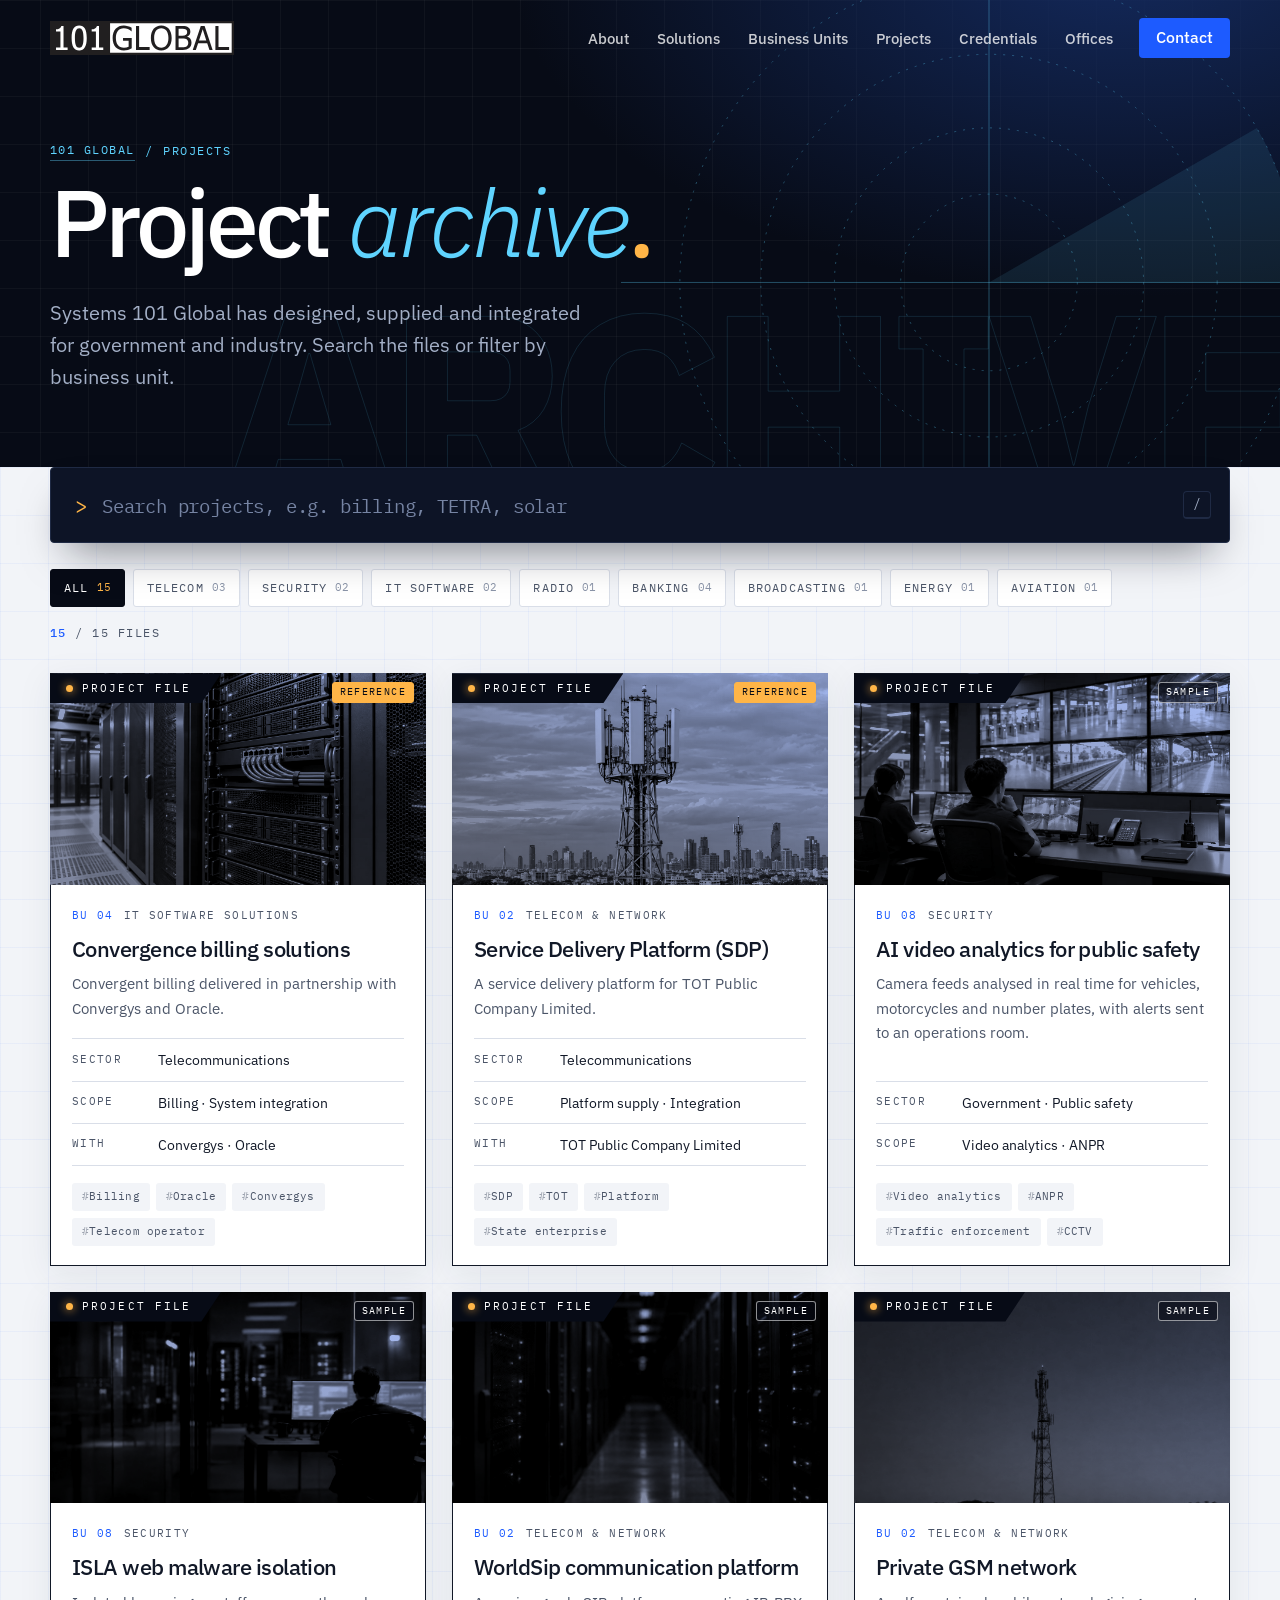
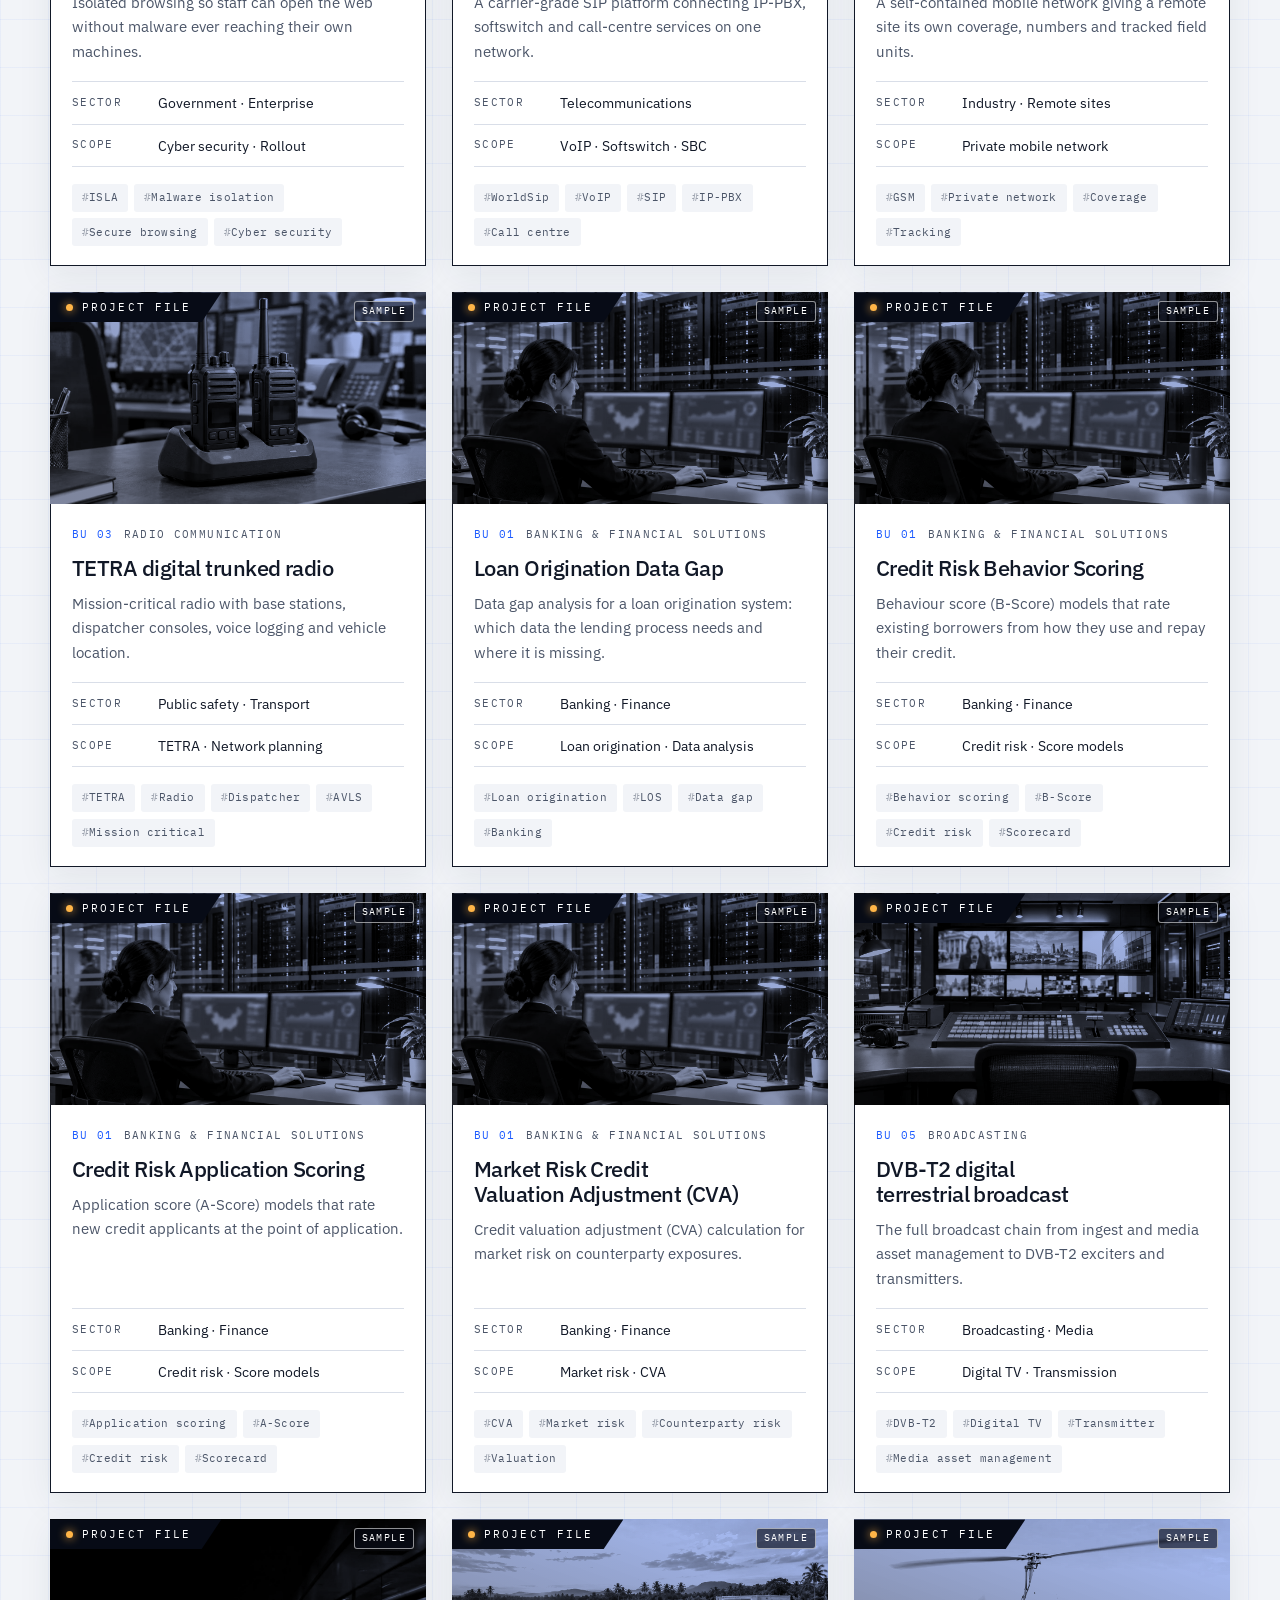
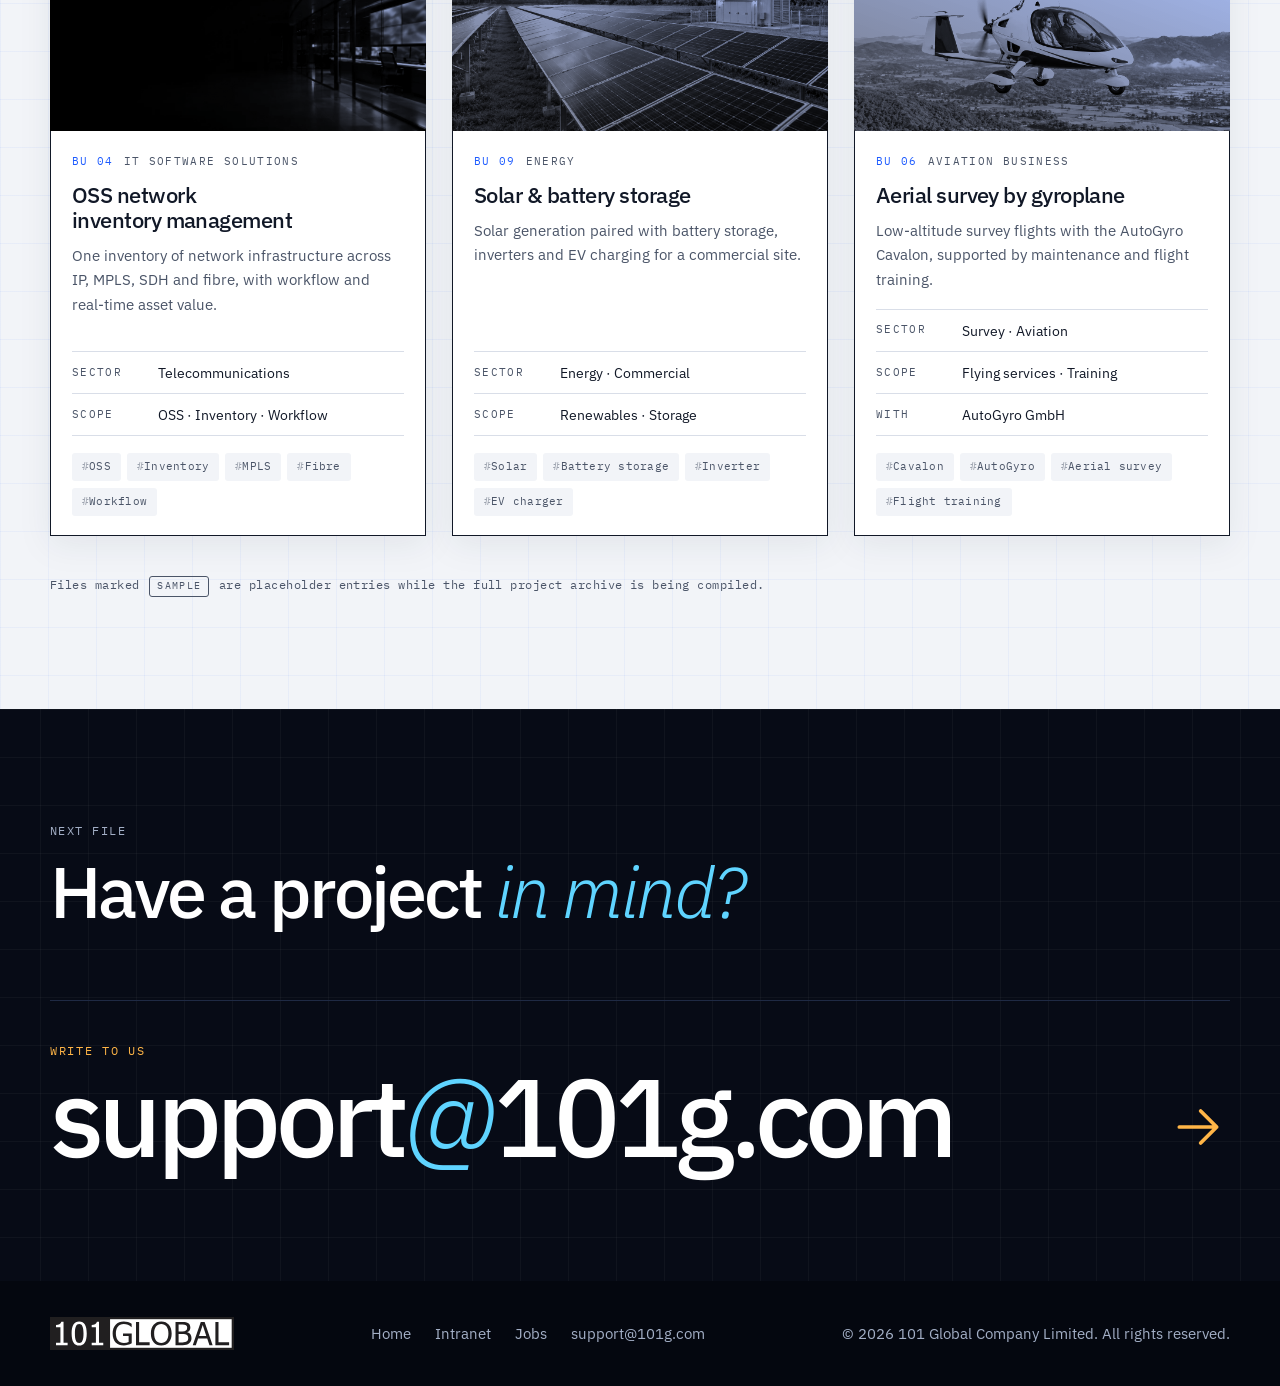
==== commit c2bf5fec: "Projects: split banking into four files and drop numbering; rename Telecom & Network; globe hub on t" ====
--- a/projects.html
+++ b/projects.html
@@ -24,8 +24,8 @@
   <link rel="preconnect" href="https://fonts.gstatic.com" crossorigin>
   <link href="https://fonts.googleapis.com/css2?family=Anton&family=IBM+Plex+Mono:wght@400;500&family=IBM+Plex+Sans:ital,wght@0,300;0,400;0,500;0,600;0,700;1,300;1,400&display=swap" rel="stylesheet">
 
-  <link rel="stylesheet" href="css/styles.css?v=202611191842">
-  <link rel="stylesheet" href="css/projects.css?v=202611191842">
+  <link rel="stylesheet" href="css/styles.css?v=202611191906">
+  <link rel="stylesheet" href="css/projects.css?v=202611191906">
   <script>document.documentElement.classList.add('js');</script>
 </head>
 <body class="projects-page">
@@ -122,7 +122,7 @@
             <button type="button" class="pj-chip" data-unit="energy" aria-pressed="false">Energy<span class="pj-chip-n" aria-hidden="true"></span></button>
             <button type="button" class="pj-chip" data-unit="aviation" aria-pressed="false">Aviation<span class="pj-chip-n" aria-hidden="true"></span></button>
           </div>
-          <p class="pj-count" role="status" aria-live="polite"><b id="pj-shown">12</b> / 12 files</p>
+          <p class="pj-count" role="status" aria-live="polite"><b id="pj-shown">15</b> / 15 files</p>
         </div>
 
         <!-- ===== Project files. Copy one <li class="pj-card"> block to add a project. =====
@@ -134,9 +134,8 @@
             <article>
               <div class="pj-media">
                 <img src="images/bu-4.webp" alt="" width="1280" height="720" loading="eager" decoding="async">
-                <span class="pj-file">Project file 01</span>
+                <span class="pj-file">Project file</span>
                 <span class="pj-status is-ref">Reference</span>
-                <span class="pj-num" aria-hidden="true">01</span>
               </div>
               <div class="pj-body">
                 <p class="pj-unit"><span>BU 04</span> <span data-hl>IT Software Solutions</span></p>
@@ -155,12 +154,11 @@
             <article>
               <div class="pj-media">
                 <img src="images/bu-2.webp" alt="" width="1280" height="720" loading="eager" decoding="async">
-                <span class="pj-file">Project file 02</span>
+                <span class="pj-file">Project file</span>
                 <span class="pj-status is-ref">Reference</span>
-                <span class="pj-num" aria-hidden="true">02</span>
-              </div>
-              <div class="pj-body">
-                <p class="pj-unit"><span>BU 02</span> <span data-hl>Telecommunication Networking</span></p>
+              </div>
+              <div class="pj-body">
+                <p class="pj-unit"><span>BU 02</span> <span data-hl>Telecom &amp; Network</span></p>
                 <h2 data-hl>Service Delivery Platform (SDP)</h2>
                 <p class="pj-sum" data-hl>A service delivery platform for TOT Public Company Limited.</p>
                 <dl class="pj-meta">
@@ -176,9 +174,8 @@
             <article>
               <div class="pj-media">
                 <img src="images/bu-8.webp" alt="" width="1280" height="720" loading="eager" decoding="async">
-                <span class="pj-file">Project file 03</span>
-                <span class="pj-status">Sample</span>
-                <span class="pj-num" aria-hidden="true">03</span>
+                <span class="pj-file">Project file</span>
+                <span class="pj-status">Sample</span>
               </div>
               <div class="pj-body">
                 <p class="pj-unit"><span>BU 08</span> <span data-hl>Security</span></p>
@@ -197,9 +194,8 @@
             <article>
               <div class="pj-media">
                 <img src="images/isla-room.jpg" alt="" width="1280" height="720" loading="lazy" decoding="async">
-                <span class="pj-file">Project file 04</span>
-                <span class="pj-status">Sample</span>
-                <span class="pj-num" aria-hidden="true">04</span>
+                <span class="pj-file">Project file</span>
+                <span class="pj-status">Sample</span>
               </div>
               <div class="pj-body">
                 <p class="pj-unit"><span>BU 08</span> <span data-hl>Security</span></p>
@@ -218,12 +214,11 @@
             <article>
               <div class="pj-media">
                 <img src="images/worldsip-aisle.jpg" alt="" width="1280" height="720" loading="lazy" decoding="async">
-                <span class="pj-file">Project file 05</span>
-                <span class="pj-status">Sample</span>
-                <span class="pj-num" aria-hidden="true">05</span>
-              </div>
-              <div class="pj-body">
-                <p class="pj-unit"><span>BU 02</span> <span data-hl>Telecommunication Networking</span></p>
+                <span class="pj-file">Project file</span>
+                <span class="pj-status">Sample</span>
+              </div>
+              <div class="pj-body">
+                <p class="pj-unit"><span>BU 02</span> <span data-hl>Telecom &amp; Network</span></p>
                 <h2 data-hl>WorldSip communication platform</h2>
                 <p class="pj-sum" data-hl>A carrier-grade SIP platform connecting IP-PBX, softswitch and call-centre services on one network.</p>
                 <dl class="pj-meta">
@@ -239,12 +234,11 @@
             <article>
               <div class="pj-media">
                 <img src="images/gsm-tower.jpg" alt="" width="1280" height="720" loading="lazy" decoding="async">
-                <span class="pj-file">Project file 06</span>
-                <span class="pj-status">Sample</span>
-                <span class="pj-num" aria-hidden="true">06</span>
-              </div>
-              <div class="pj-body">
-                <p class="pj-unit"><span>BU 02</span> <span data-hl>Telecommunication Networking</span></p>
+                <span class="pj-file">Project file</span>
+                <span class="pj-status">Sample</span>
+              </div>
+              <div class="pj-body">
+                <p class="pj-unit"><span>BU 02</span> <span data-hl>Telecom &amp; Network</span></p>
                 <h2 data-hl>Private GSM network</h2>
                 <p class="pj-sum" data-hl>A self-contained mobile network giving a remote site its own coverage, numbers and tracked field units.</p>
                 <dl class="pj-meta">
@@ -260,9 +254,8 @@
             <article>
               <div class="pj-media">
                 <img src="images/bu-3.webp" alt="" width="1280" height="720" loading="lazy" decoding="async">
-                <span class="pj-file">Project file 07</span>
-                <span class="pj-status">Sample</span>
-                <span class="pj-num" aria-hidden="true">07</span>
+                <span class="pj-file">Project file</span>
+                <span class="pj-status">Sample</span>
               </div>
               <div class="pj-body">
                 <p class="pj-unit"><span>BU 03</span> <span data-hl>Radio Communication</span></p>
@@ -281,30 +274,88 @@
             <article>
               <div class="pj-media">
                 <img src="images/bu-1.webp" alt="" width="1280" height="720" loading="lazy" decoding="async">
-                <span class="pj-file">Project file 08</span>
-                <span class="pj-status">Sample</span>
-                <span class="pj-num" aria-hidden="true">08</span>
+                <span class="pj-file">Project file</span>
+                <span class="pj-status">Sample</span>
               </div>
               <div class="pj-body">
                 <p class="pj-unit"><span>BU 01</span> <span data-hl>Banking &amp; Financial Solutions</span></p>
-                <h2 data-hl>Credit scoring &amp; loan origination</h2>
-                <p class="pj-sum" data-hl>Application and behaviour scorecards feeding a loan origination system and a decision strategy engine.</p>
+                <h2 data-hl>Loan Origination Data Gap</h2>
+                <p class="pj-sum" data-hl>Data gap analysis for a loan origination system: which data the lending process needs and where it is missing.</p>
                 <dl class="pj-meta">
                   <div><dt>Sector</dt><dd data-hl>Banking · Finance</dd></div>
-                  <div><dt>Scope</dt><dd data-hl>Risk analytics · Software</dd></div>
-                  
-                </dl>
-                <ul class="pj-tags" role="list"><li><button type="button" class="pj-tag" data-tag="Credit scoring">Credit scoring</button></li><li><button type="button" class="pj-tag" data-tag="LOS">LOS</button></li><li><button type="button" class="pj-tag" data-tag="Risk">Risk</button></li><li><button type="button" class="pj-tag" data-tag="Core banking">Core banking</button></li></ul>
-              </div>
-            </article>
-          </li>
-          <li class="pj-card" data-unit="broadcast" style="--i:8">
+                  <div><dt>Scope</dt><dd data-hl>Loan origination · Data analysis</dd></div>
+                  
+                </dl>
+                <ul class="pj-tags" role="list"><li><button type="button" class="pj-tag" data-tag="Loan origination">Loan origination</button></li><li><button type="button" class="pj-tag" data-tag="LOS">LOS</button></li><li><button type="button" class="pj-tag" data-tag="Data gap">Data gap</button></li><li><button type="button" class="pj-tag" data-tag="Banking">Banking</button></li></ul>
+              </div>
+            </article>
+          </li>
+          <li class="pj-card" data-unit="banking" style="--i:8">
+            <article>
+              <div class="pj-media">
+                <img src="images/bu-1.webp" alt="" width="1280" height="720" loading="lazy" decoding="async">
+                <span class="pj-file">Project file</span>
+                <span class="pj-status">Sample</span>
+              </div>
+              <div class="pj-body">
+                <p class="pj-unit"><span>BU 01</span> <span data-hl>Banking &amp; Financial Solutions</span></p>
+                <h2 data-hl>Credit Risk Behavior Scoring</h2>
+                <p class="pj-sum" data-hl>Behaviour score (B-Score) models that rate existing borrowers from how they use and repay their credit.</p>
+                <dl class="pj-meta">
+                  <div><dt>Sector</dt><dd data-hl>Banking · Finance</dd></div>
+                  <div><dt>Scope</dt><dd data-hl>Credit risk · Score models</dd></div>
+                  
+                </dl>
+                <ul class="pj-tags" role="list"><li><button type="button" class="pj-tag" data-tag="Behavior scoring">Behavior scoring</button></li><li><button type="button" class="pj-tag" data-tag="B-Score">B-Score</button></li><li><button type="button" class="pj-tag" data-tag="Credit risk">Credit risk</button></li><li><button type="button" class="pj-tag" data-tag="Scorecard">Scorecard</button></li></ul>
+              </div>
+            </article>
+          </li>
+          <li class="pj-card" data-unit="banking" style="--i:9">
+            <article>
+              <div class="pj-media">
+                <img src="images/bu-1.webp" alt="" width="1280" height="720" loading="lazy" decoding="async">
+                <span class="pj-file">Project file</span>
+                <span class="pj-status">Sample</span>
+              </div>
+              <div class="pj-body">
+                <p class="pj-unit"><span>BU 01</span> <span data-hl>Banking &amp; Financial Solutions</span></p>
+                <h2 data-hl>Credit Risk Application Scoring</h2>
+                <p class="pj-sum" data-hl>Application score (A-Score) models that rate new credit applicants at the point of application.</p>
+                <dl class="pj-meta">
+                  <div><dt>Sector</dt><dd data-hl>Banking · Finance</dd></div>
+                  <div><dt>Scope</dt><dd data-hl>Credit risk · Score models</dd></div>
+                  
+                </dl>
+                <ul class="pj-tags" role="list"><li><button type="button" class="pj-tag" data-tag="Application scoring">Application scoring</button></li><li><button type="button" class="pj-tag" data-tag="A-Score">A-Score</button></li><li><button type="button" class="pj-tag" data-tag="Credit risk">Credit risk</button></li><li><button type="button" class="pj-tag" data-tag="Scorecard">Scorecard</button></li></ul>
+              </div>
+            </article>
+          </li>
+          <li class="pj-card" data-unit="banking" style="--i:10">
+            <article>
+              <div class="pj-media">
+                <img src="images/bu-1.webp" alt="" width="1280" height="720" loading="lazy" decoding="async">
+                <span class="pj-file">Project file</span>
+                <span class="pj-status">Sample</span>
+              </div>
+              <div class="pj-body">
+                <p class="pj-unit"><span>BU 01</span> <span data-hl>Banking &amp; Financial Solutions</span></p>
+                <h2 data-hl>Market Risk Credit Valuation Adjustment (CVA)</h2>
+                <p class="pj-sum" data-hl>Credit valuation adjustment (CVA) calculation for market risk on counterparty exposures.</p>
+                <dl class="pj-meta">
+                  <div><dt>Sector</dt><dd data-hl>Banking · Finance</dd></div>
+                  <div><dt>Scope</dt><dd data-hl>Market risk · CVA</dd></div>
+                  
+                </dl>
+                <ul class="pj-tags" role="list"><li><button type="button" class="pj-tag" data-tag="CVA">CVA</button></li><li><button type="button" class="pj-tag" data-tag="Market risk">Market risk</button></li><li><button type="button" class="pj-tag" data-tag="Counterparty risk">Counterparty risk</button></li><li><button type="button" class="pj-tag" data-tag="Valuation">Valuation</button></li></ul>
+              </div>
+            </article>
+          </li>
+          <li class="pj-card" data-unit="broadcast" style="--i:11">
             <article>
               <div class="pj-media">
                 <img src="images/bu-5.webp" alt="" width="1280" height="720" loading="lazy" decoding="async">
-                <span class="pj-file">Project file 09</span>
-                <span class="pj-status">Sample</span>
-                <span class="pj-num" aria-hidden="true">09</span>
+                <span class="pj-file">Project file</span>
+                <span class="pj-status">Sample</span>
               </div>
               <div class="pj-body">
                 <p class="pj-unit"><span>BU 05</span> <span data-hl>Broadcasting</span></p>
@@ -319,13 +370,12 @@
               </div>
             </article>
           </li>
-          <li class="pj-card" data-unit="it" style="--i:9">
+          <li class="pj-card" data-unit="it" style="--i:12">
             <article>
               <div class="pj-media">
                 <img src="images/hero.webp" alt="" width="1280" height="720" loading="lazy" decoding="async">
-                <span class="pj-file">Project file 10</span>
-                <span class="pj-status">Sample</span>
-                <span class="pj-num" aria-hidden="true">10</span>
+                <span class="pj-file">Project file</span>
+                <span class="pj-status">Sample</span>
               </div>
               <div class="pj-body">
                 <p class="pj-unit"><span>BU 04</span> <span data-hl>IT Software Solutions</span></p>
@@ -340,13 +390,12 @@
               </div>
             </article>
           </li>
-          <li class="pj-card" data-unit="energy" style="--i:10">
+          <li class="pj-card" data-unit="energy" style="--i:13">
             <article>
               <div class="pj-media">
                 <img src="images/bu-9.webp" alt="" width="1280" height="720" loading="lazy" decoding="async">
-                <span class="pj-file">Project file 11</span>
-                <span class="pj-status">Sample</span>
-                <span class="pj-num" aria-hidden="true">11</span>
+                <span class="pj-file">Project file</span>
+                <span class="pj-status">Sample</span>
               </div>
               <div class="pj-body">
                 <p class="pj-unit"><span>BU 09</span> <span data-hl>Energy</span></p>
@@ -361,13 +410,12 @@
               </div>
             </article>
           </li>
-          <li class="pj-card" data-unit="aviation" style="--i:11">
+          <li class="pj-card" data-unit="aviation" style="--i:14">
             <article>
               <div class="pj-media">
                 <img src="images/bu-6.webp" alt="" width="1280" height="720" loading="lazy" decoding="async">
-                <span class="pj-file">Project file 12</span>
-                <span class="pj-status">Sample</span>
-                <span class="pj-num" aria-hidden="true">12</span>
+                <span class="pj-file">Project file</span>
+                <span class="pj-status">Sample</span>
               </div>
               <div class="pj-body">
                 <p class="pj-unit"><span>BU 06</span> <span data-hl>Aviation Business</span></p>
@@ -421,6 +469,6 @@
     </div>
   </footer>
 
-  <script src="js/projects.js?v=202611191842" defer></script>
+  <script src="js/projects.js?v=202611191906" defer></script>
 </body>
 </html>
--- a/css/styles.css
+++ b/css/styles.css
@@ -311,10 +311,11 @@
 .hub-map .bu-node text { font-family: var(--mono); font-size: 13px; fill: var(--muted); letter-spacing: .04em; transition: fill .3s; }
 .hub-map .bu-node { cursor: pointer; }
 @media (max-width: 899px) { .hub-map .bu-node text { font-size: 19px; } }
-.hub-map .hub circle { fill: var(--ink); }
+.hub-map .hub .hub-globe { fill: #e3ecff; stroke: var(--accent); stroke-width: 1.5; } /* light globe behind the 101G mark */
+.hub-map .hub .hub-grid { fill: none; stroke: var(--accent); stroke-width: 1; opacity: .38; }
 .hub-map .hub .hub-ring { fill: none; stroke: var(--accent); stroke-width: 1.5; opacity: .5; transform-origin: center; transform-box: fill-box; animation: hubpulse 2.4s ease-out infinite; }
 @keyframes hubpulse { from { transform: scale(1); opacity: .6; } to { transform: scale(1.6); opacity: 0; } }
-.hub-map .hub text { font-family: var(--font); font-weight: 600; font-size: 26px; fill: #fff; letter-spacing: .02em; }
+.hub-map .hub text { font-family: var(--font); font-weight: 700; font-size: 26px; fill: var(--ink-2); letter-spacing: .02em; paint-order: stroke; stroke: #e3ecff; stroke-width: 7px; stroke-linejoin: round; }
 /* active unit */
 .hub-map .is-active .spoke { stroke: var(--accent); }
 .hub-map .is-active .spoke-sig { opacity: 1; animation: sig 1.1s linear infinite; }
--- a/css/projects.css
+++ b/css/projects.css
@@ -147,11 +147,6 @@
 }
 .pj-media .pj-status { position: absolute; z-index: 1; right: 12px; top: 9px; color: #fff; background: rgb(7 11 22 / 62%); border-color: rgb(255 255 255 / 55%); }
 .pj-media .pj-status.is-ref { color: var(--ink); background: var(--signal); border-color: var(--signal); }
-.pj-num {
-  position: absolute; z-index: 1; right: 14px; bottom: -0.16em;
-  font-family: "Anton", Impact, sans-serif; font-size: clamp(4.4rem, 7vw, 6rem); line-height: 1; letter-spacing: 0;
-  color: #fff; opacity: .92; transition: color .3s, transform .5s cubic-bezier(.16, 1, .3, 1);
-}
 .pj-body { flex: 1; display: flex; flex-direction: column; padding: 22px 22px 20px; }
 .pj-unit { display: flex; flex-wrap: wrap; gap: 4px 10px; margin: 0 0 12px; font-family: var(--mono); font-size: .7rem; letter-spacing: .12em; text-transform: uppercase; color: var(--muted); }
 .pj-unit span:first-child { color: var(--accent); }
@@ -174,7 +169,6 @@
   .pj-card article:hover::before { transform: scaleX(1); }
   .pj-card article:hover .pj-media img { transform: scale(1.06); filter: none; }
   .pj-card article:hover .pj-media::after { opacity: 0; }
-  .pj-card article:hover .pj-num { color: var(--signal); transform: translateY(-6px); }
 }
 
 /* Search matches */
